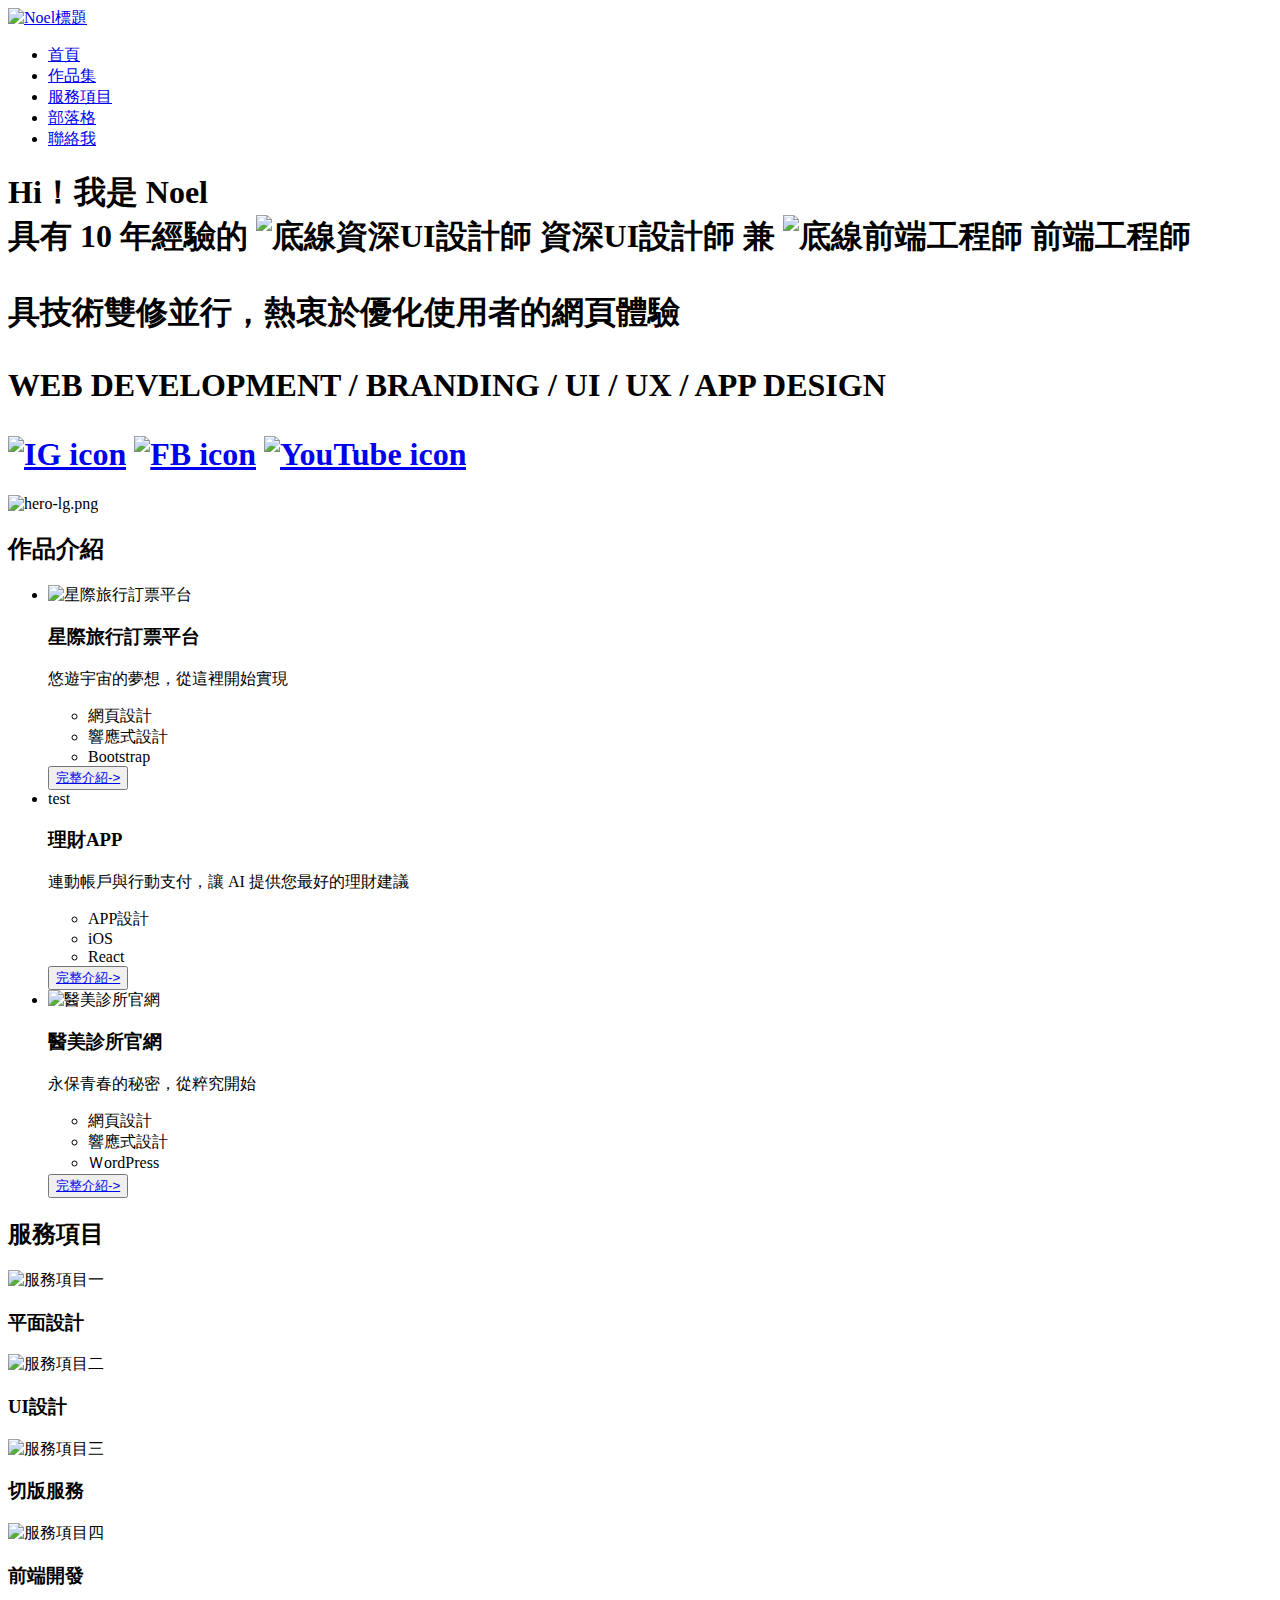
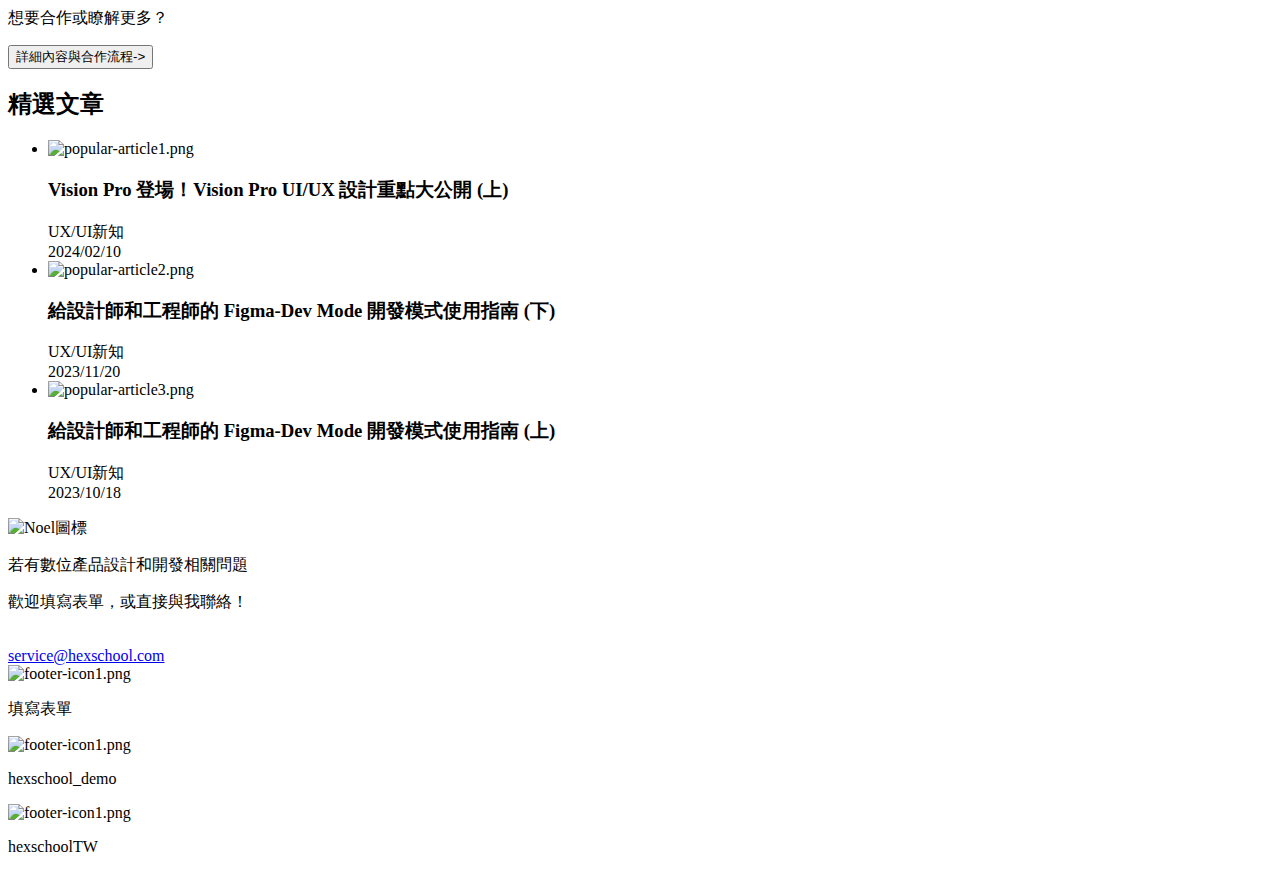
==== index.html @ aaf8f58e "Add files via upload" ====
<!DOCTYPE html>
<html lang="zh-Hant-TW">
<head>
    <meta charset="UTF-8">
    <meta name="viewport" content="width=device-width, user-scalable=no, initial-scale=1.0, maximum-scale=1.0, minimum-scale=1.0">
    <title>Noel</title>
    <link rel="stylesheet" href="css/index.css">
</head>
<body>
    <div class="header-container">
        <a href="index.html"><img class="logo-image" src="images/logo.png" alt="Noel標題"></a>
        <ul class="nav-lists">
            <li><a href="#">首頁</a></li>
            <li><a href="#">作品集</a></li>
            <li><a href="services.html">服務項目</a></li>
            <li><a href="#">部落格</a></li>
            <li><a href="#">聯絡我</a></li>
        </ul>
    </div>
    <div class="content-container">
      <div class="introduction">
        <div class="introduction-text">
          <h1>Hi！我是 Noel</ha>
          <div class="span-groups">
            <span>具有 10 年經驗的</span>
            <span class="img-underline">
              <img src="images/Vector.png" alt="底線資深UI設計師">
              <span class="career">資深UI設計師</span>
            </span>
            
            <span>兼</span>
            <span class="img-underline">
              <img src="images/Vector.png" alt="底線前端工程師">
              <span class="career">前端工程師</span>
            </span>
        </div>
          
          <p class="depiction">具技術雙修並行，熱衷於優化使用者的網頁體驗</p>
          <p class="web-skill">WEB DEVELOPMENT / BRANDING / UI / UX / APP DESIGN</p>

          <div class="social-media">
            <a href="#"><img src="images/icon1.png" alt="IG icon"></a>
            <a href="#"><img src="images/icon2.png" alt="FB icon"></a>
            <a href="#"><img src="images/icon3.png" alt="YouTube icon"></a>
          </div>
        </div>
        <div class="introduction-pic">
          <img src="images/hero-sm.png" alt="hero-lg.png">
        </div>
      </div>
      <div class="Portfolio">
        <div class="introduction-title-before"></div>       
        <h2>作品介紹</h2>
        <div class="introduction-title-after"></div>                 
      </div>
      <div class="Portfolio-images">
        <ul class="introduction-lists">
          <li class="list-one">
            <div class="li-one-container">
              <img class="list-one-image" src="images/homepage-work1.png" alt="星際旅行訂票平台">
              <div class="list-one-content">
                <div class="border">
                  <div class="list-header">
                    <h3>星際旅行訂票平台</h3>
                    <p>悠遊宇宙的夢想，從這裡開始實現</p>
                  </div>
                  <ul class="list-tags">
                    <li>網頁設計</li>
                    <li>響應式設計</li>
                    <li>Bootstrap</li>
                  </ul>
                </div>
                <button type="button" class="full-introduction">
                  <a href="#"><span>完整介紹-></span></a>
                </button>
              </div>
            </div>
          </li>
          <li class="list-two">
            <div class="space">test</div>
            <div class="li-two-container">
              <div class="list-two-content">
                <div class="border">
                  <div class="list-header">
                    <h3>理財APP</h3>
                    <p>連動帳戶與行動支付，讓 AI 提供您最好的理財建議</p>
                  </div>
                  <ul class="list-tags">
                    <li>APP設計</li>
                    <li>iOS</li>
                    <li>React</li>
                  </ul>
                </div>
                <button type="button" class="full-introduction">
                  <a href="#"><span>完整介紹-></span></a>          
                </button>
              </div>
            </div>
          </li>
          <li class="list-three">
            <div class="li-three-container">
              <img class="list-three-image" src="images/homepage-work3.png" alt="醫美診所官網">
              <div class="list-three-content">
                <div class="border">
                  <div class="list-header">
                    <h3>醫美診所官網</h3>
                    <p>永保青春的秘密，從粹究開始</p>
                  </div>
                  <ul class="list-tags">
                    <li>網頁設計</li>
                    <li>響應式設計</li>
                    <li>ＷordPress</li>
                  </ul>
                </div>
                <button type="button" class="full-introduction">
                  <a href="#"><span>完整介紹-></span></a>
                </button>
              </div>
</div>
          </li>
        </ul>
      </div>
      <div class="service-items">
          <div class="Portfolio">
            <div class="introduction-title-before"></div>       
            <h2>服務項目</h2>
            <div class="introduction-title-after"></div>                 
          </div>
          <div class="service-item-details">
            <div class="service-item-details-container">
              <img src="images/service-item1.png" alt="服務項目一">
              <h3>平面設計</h3>
              <div></div>
            </div>
            <div class="service-item-details-container">
              <img src="images/service-item2.png" alt="服務項目二">
              <h3>UI設計</h3>
              <div></div>
            </div><div class="service-item-details-container">
              <img src="images/service-item3.png" alt="服務項目三">
              <h3>切版服務</h3>
              <div></div>
            </div><div class="service-item-details-container">
              <img src="images/service-item4.png" alt="服務項目四">
              <h3>前端開發</h3>
              <div></div>
            </div>
          </div>
          <div class="more-info">
            <p>想要合作或瞭解更多？</p>
            <button type="button" class="details-and-corparations">
              <span>詳細內容與合作流程-></span>
            </button>
          </div>
        <div class="articles">
          <div class="Portfolio">
            <div class="introduction-title-before"></div>       
            <h2>精選文章</h2>
            <div class="introduction-title-after"></div>                 
          </div>
          <div class="article-items">
            <ul class="article-items-ul">
              <li>
                <div class="container">
                  <img src="images/popular-article1.png" alt="popular-article1.png">
                  <h3 class="article-title">Vision Pro 登場！Vision Pro UI/UX 設計重點大公開 (上)</h3>
                  <div class="tags">
                    <div class="tag-content">UX/UI新知</div>
                    <div class="date">2024/02/10</div>
                  </div>
                </div>
              </li>
              <li>
                <div class="container">
                  <img src="images/popular-article2.png" alt="popular-article2.png">
                  <h3 class="article-title">給設計師和工程師的 Figma-Dev Mode 開發模式使用指南 (下)</h3>
                  <div class="tags">
                    <div class="tag-content">UX/UI新知</div>
                    <div class="date">2023/11/20</div>
                  </div>
                </div>
              </li>
              <li>
                <div class="container">
                  <img src="images/popular-article3.png" alt="popular-article3.png">
                  <h3 class="article-title">給設計師和工程師的 Figma-Dev Mode 開發模式使用指南 (上)</h3>
                  <div class="tags">
                    <div class="tag-content">UX/UI新知</div>
                    <div class="date">2023/10/18</div>
                  </div>
                </div>
              </li>
              
            </ul>
            <div class="dot-container">
              <div class="dot-black"></div>
              <div class="dot-gray"></div>
              <div class="dot-gray"></div>
              <div class="dot-gray"></div>
              <div class="dot-gray"></div>
            </div>
          </div>
        </div>
      
        </div>
    </div>
    <div class="footer-container">
      <div class="left">
        <img src="images/footer-logo.png" alt="Noel圖標">
        <p>若有數位產品設計和開發相關問題</p>
        <p>歡迎填寫表單，或直接與我聯絡！</p>
        <br>
        <a class="email-link" href="#">service@hexschool.com</a>
      </div>
      <div class="right">
        <div class="marks1">
          <img src="images/footer-icon1.png" alt="footer-icon1.png">
          <p>填寫表單</p>
        </div>
        <div class="marks2">
          <img src="images/footer-icon2.png" alt="footer-icon1.png">
          <p>hexschool_demo</p>
        </div>
        <div class="marks3">
          <img src="images/footer-icon3.png" alt="footer-icon1.png">
          <p>hexschoolTW</p>
        </div>
      </div>
    </div>
</body>
</html>
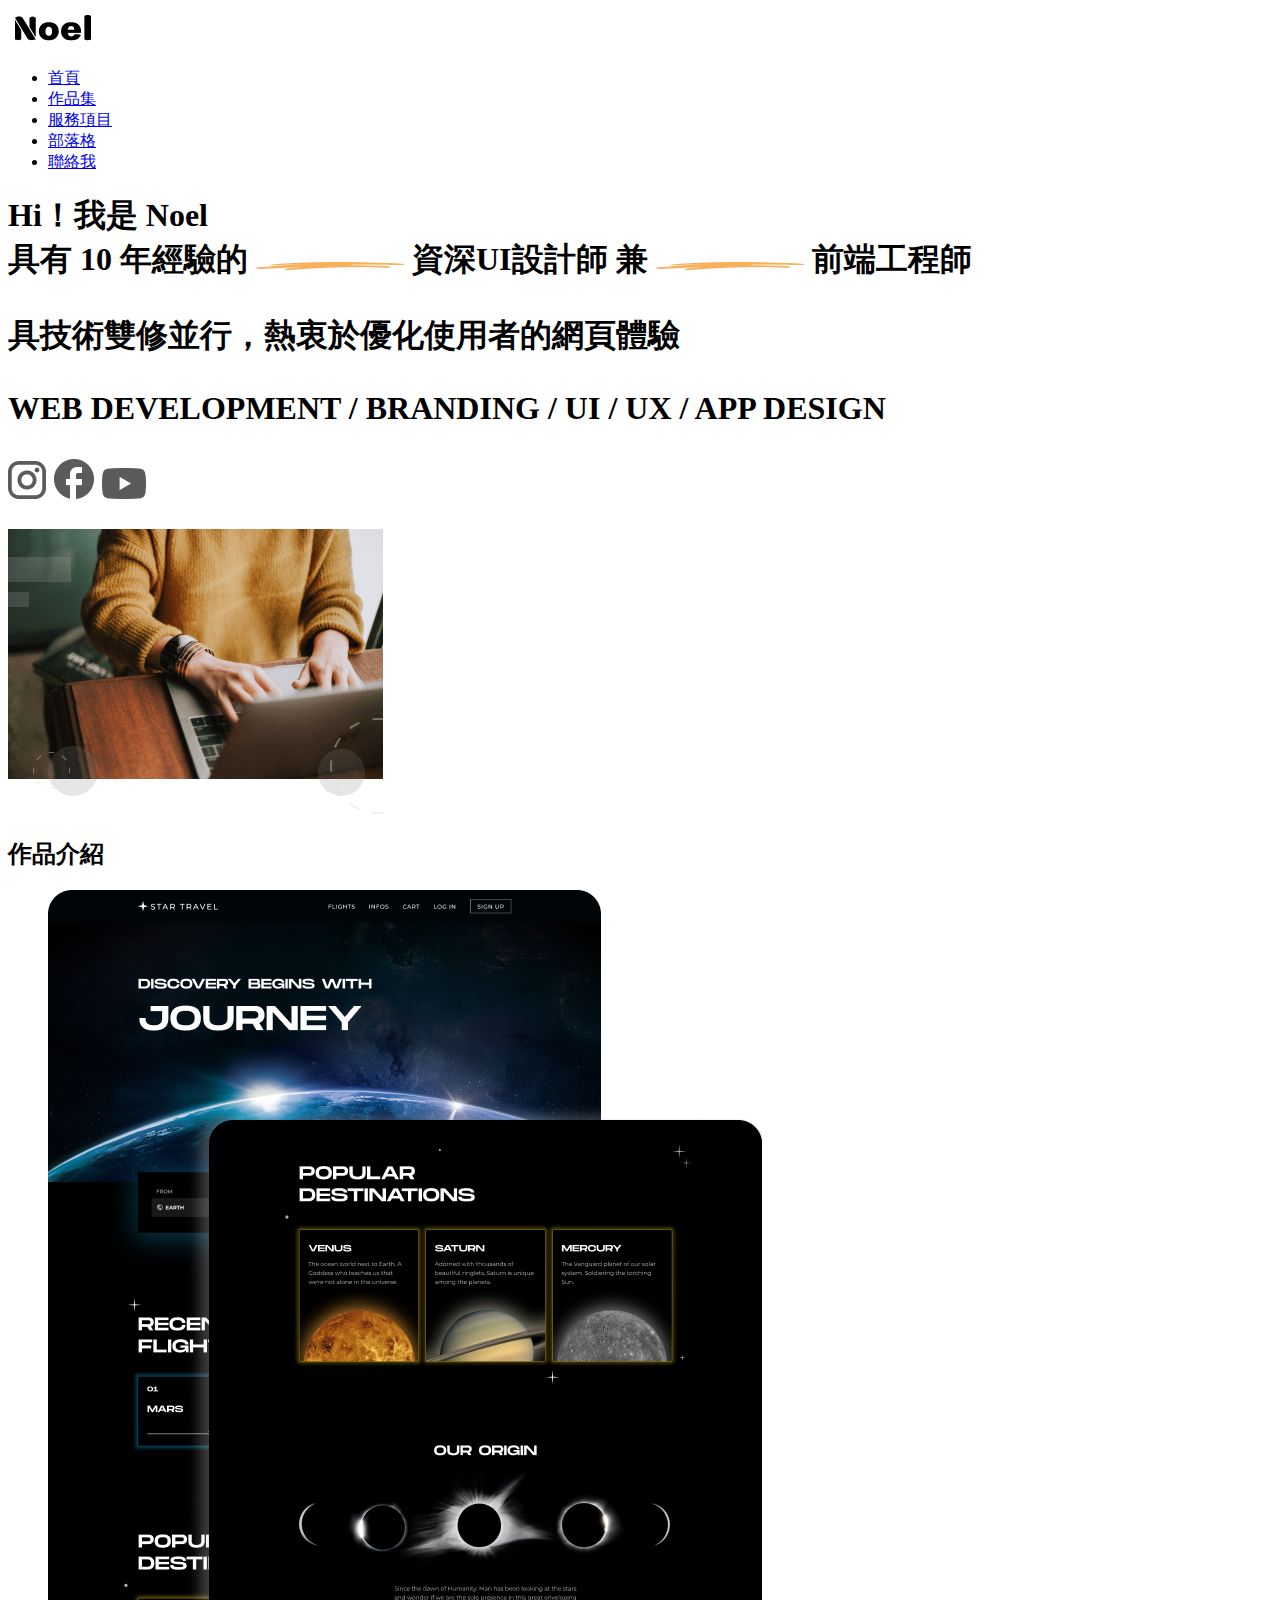
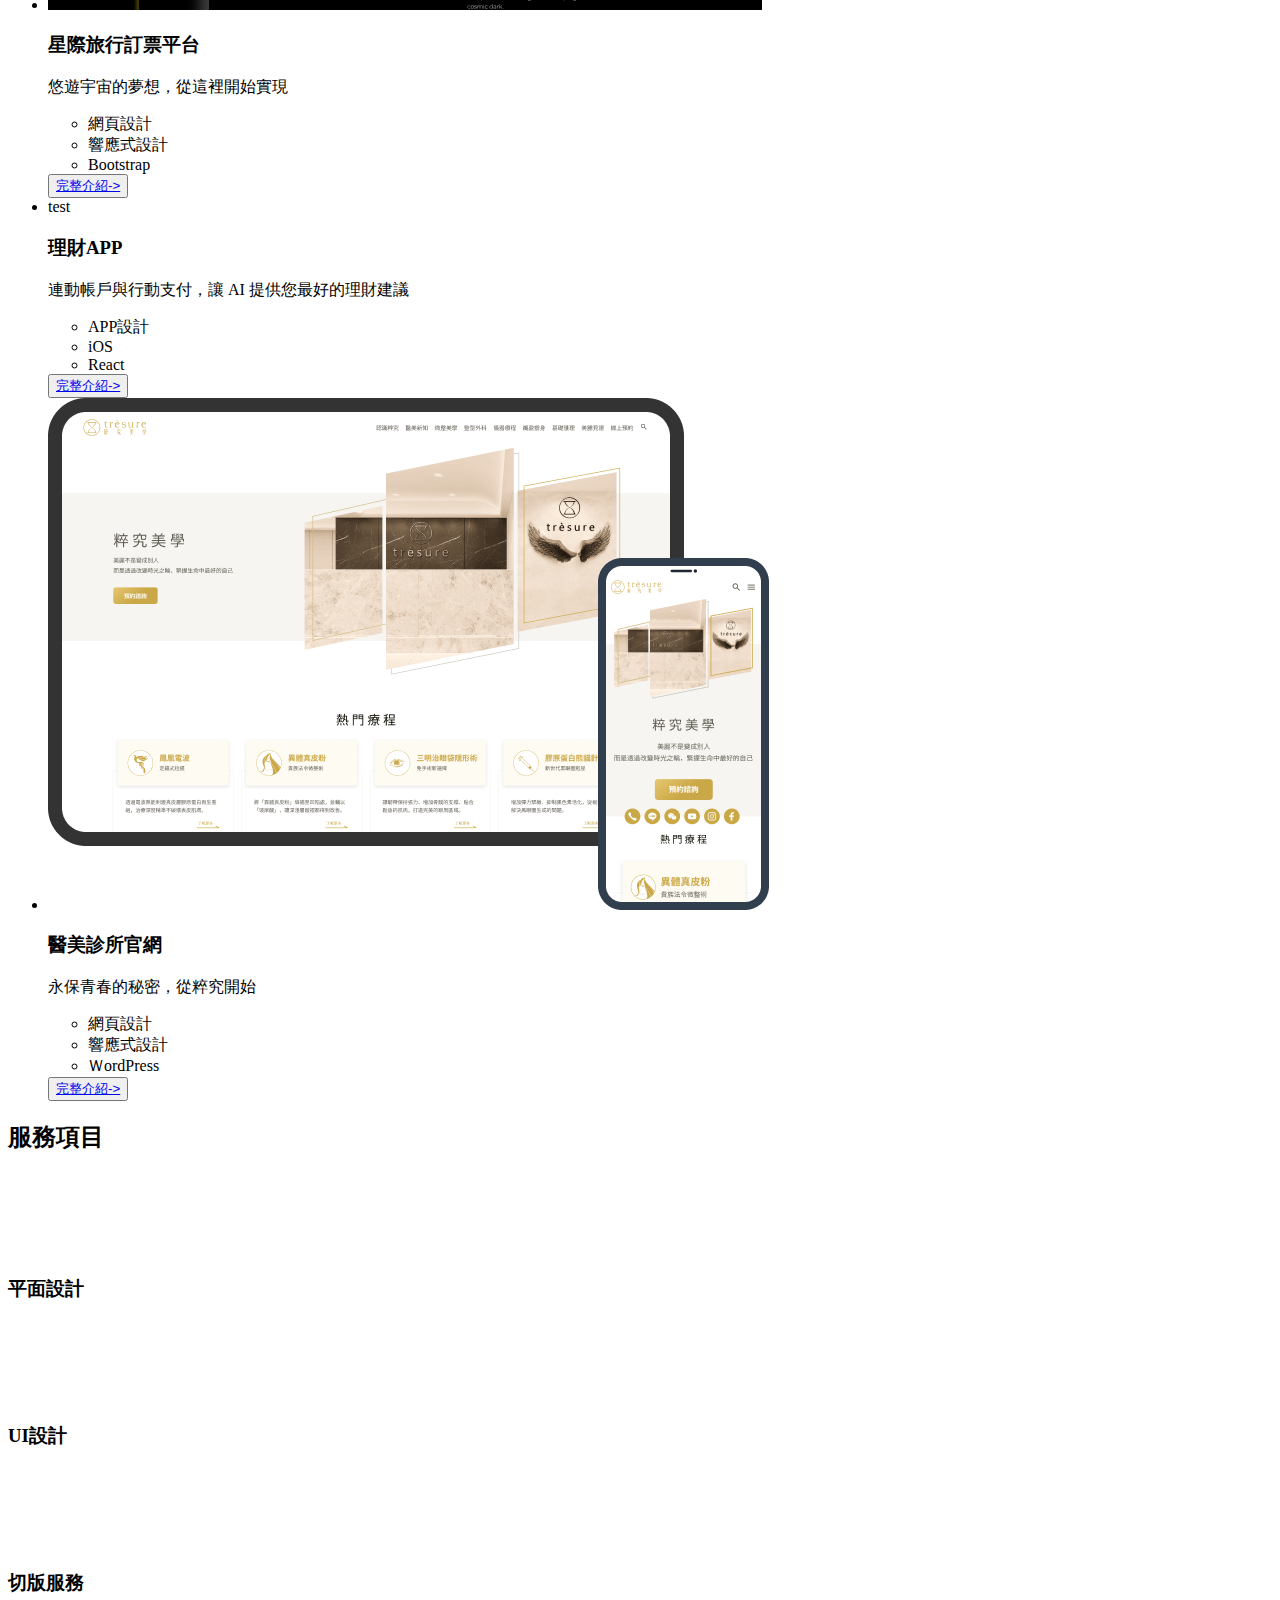
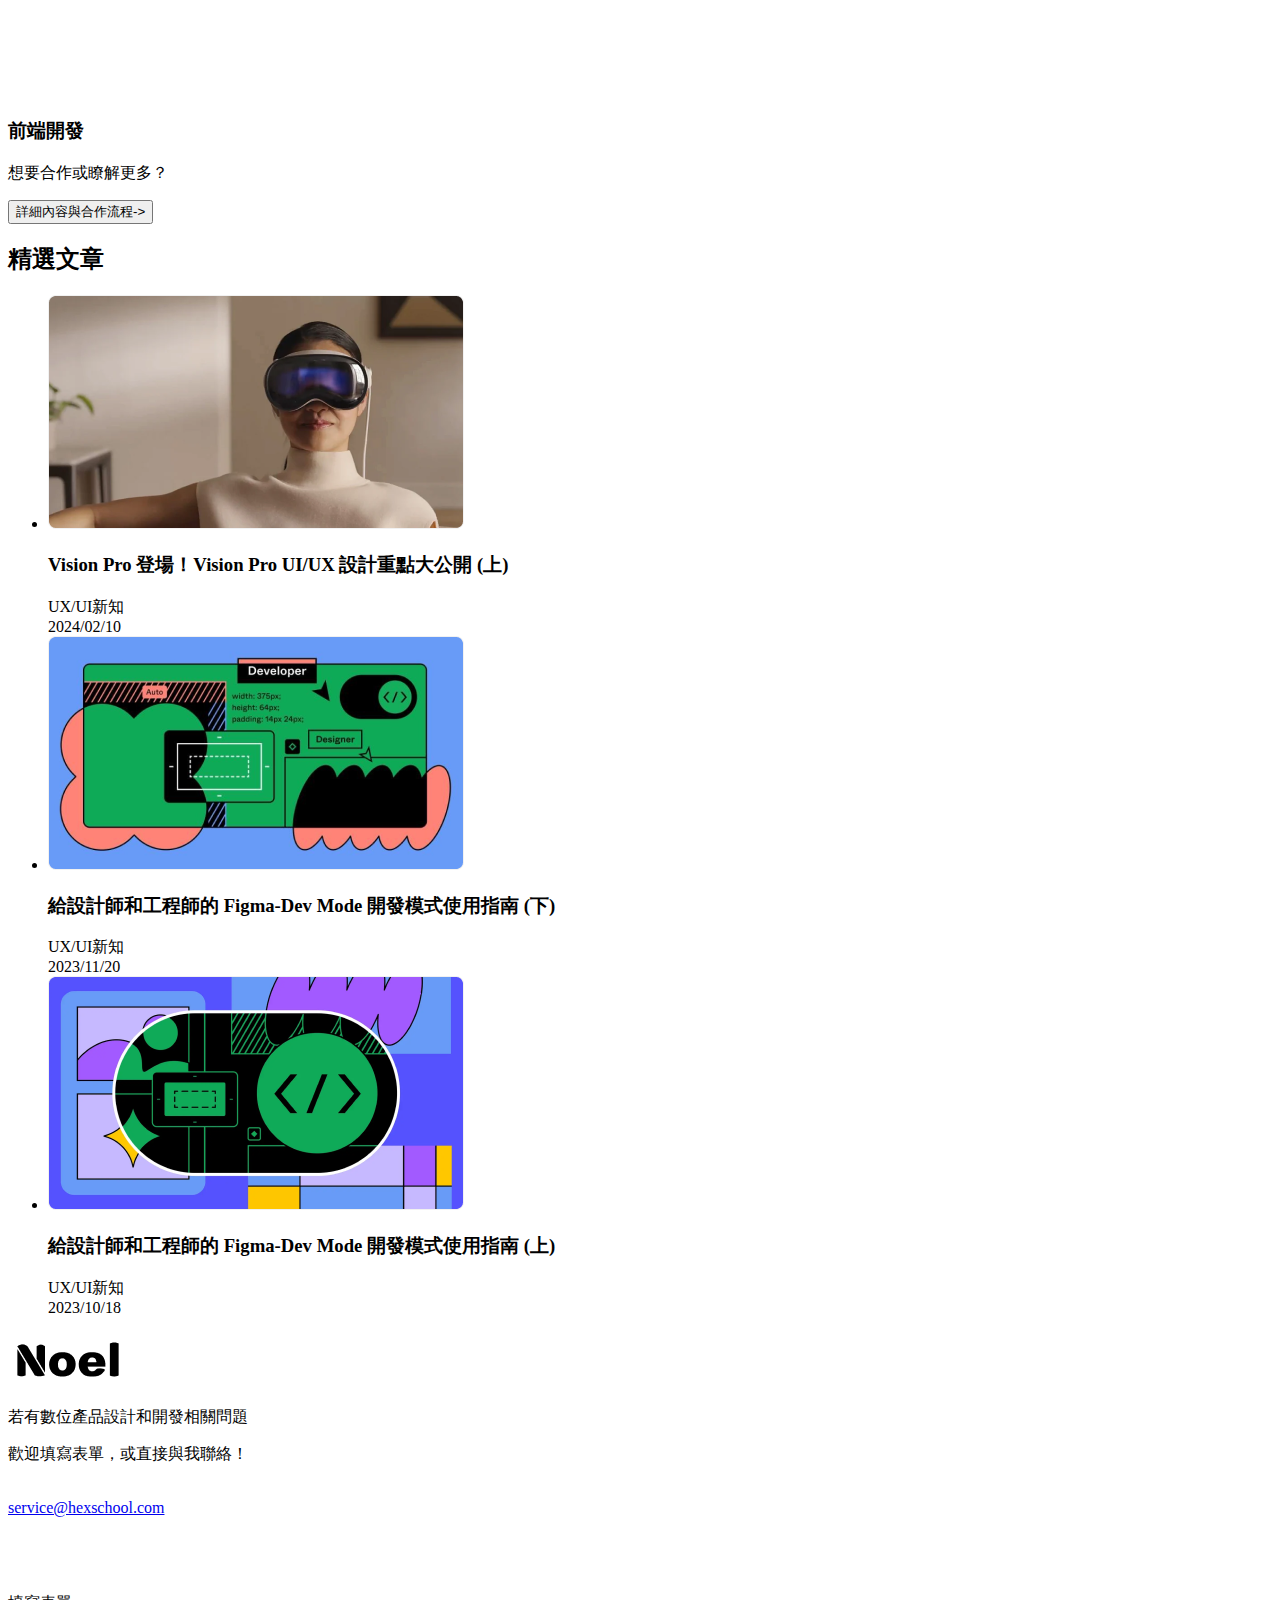
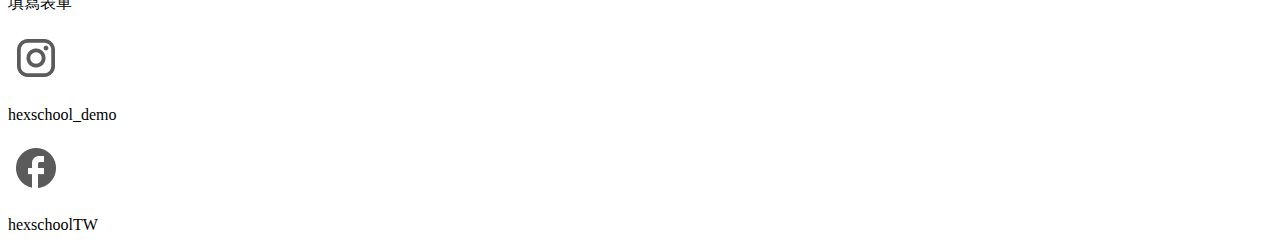
==== commit 40180b58: "Add files via upload" ====
--- a/index.html
+++ b/index.html
@@ -11,8 +11,8 @@
         <a href="index.html"><img class="logo-image" src="images/logo.png" alt="Noel標題"></a>
         <ul class="nav-lists">
             <li><a href="#">首頁</a></li>
-            <li><a href="#">作品集</a></li>
-            <li><a href="services.html">服務項目</a></li>
+            <li><a href="portfolio.html">作品集</a></li>
+            <li><a href="#">服務項目</a></li>
             <li><a href="#">部落格</a></li>
             <li><a href="#">聯絡我</a></li>
         </ul>
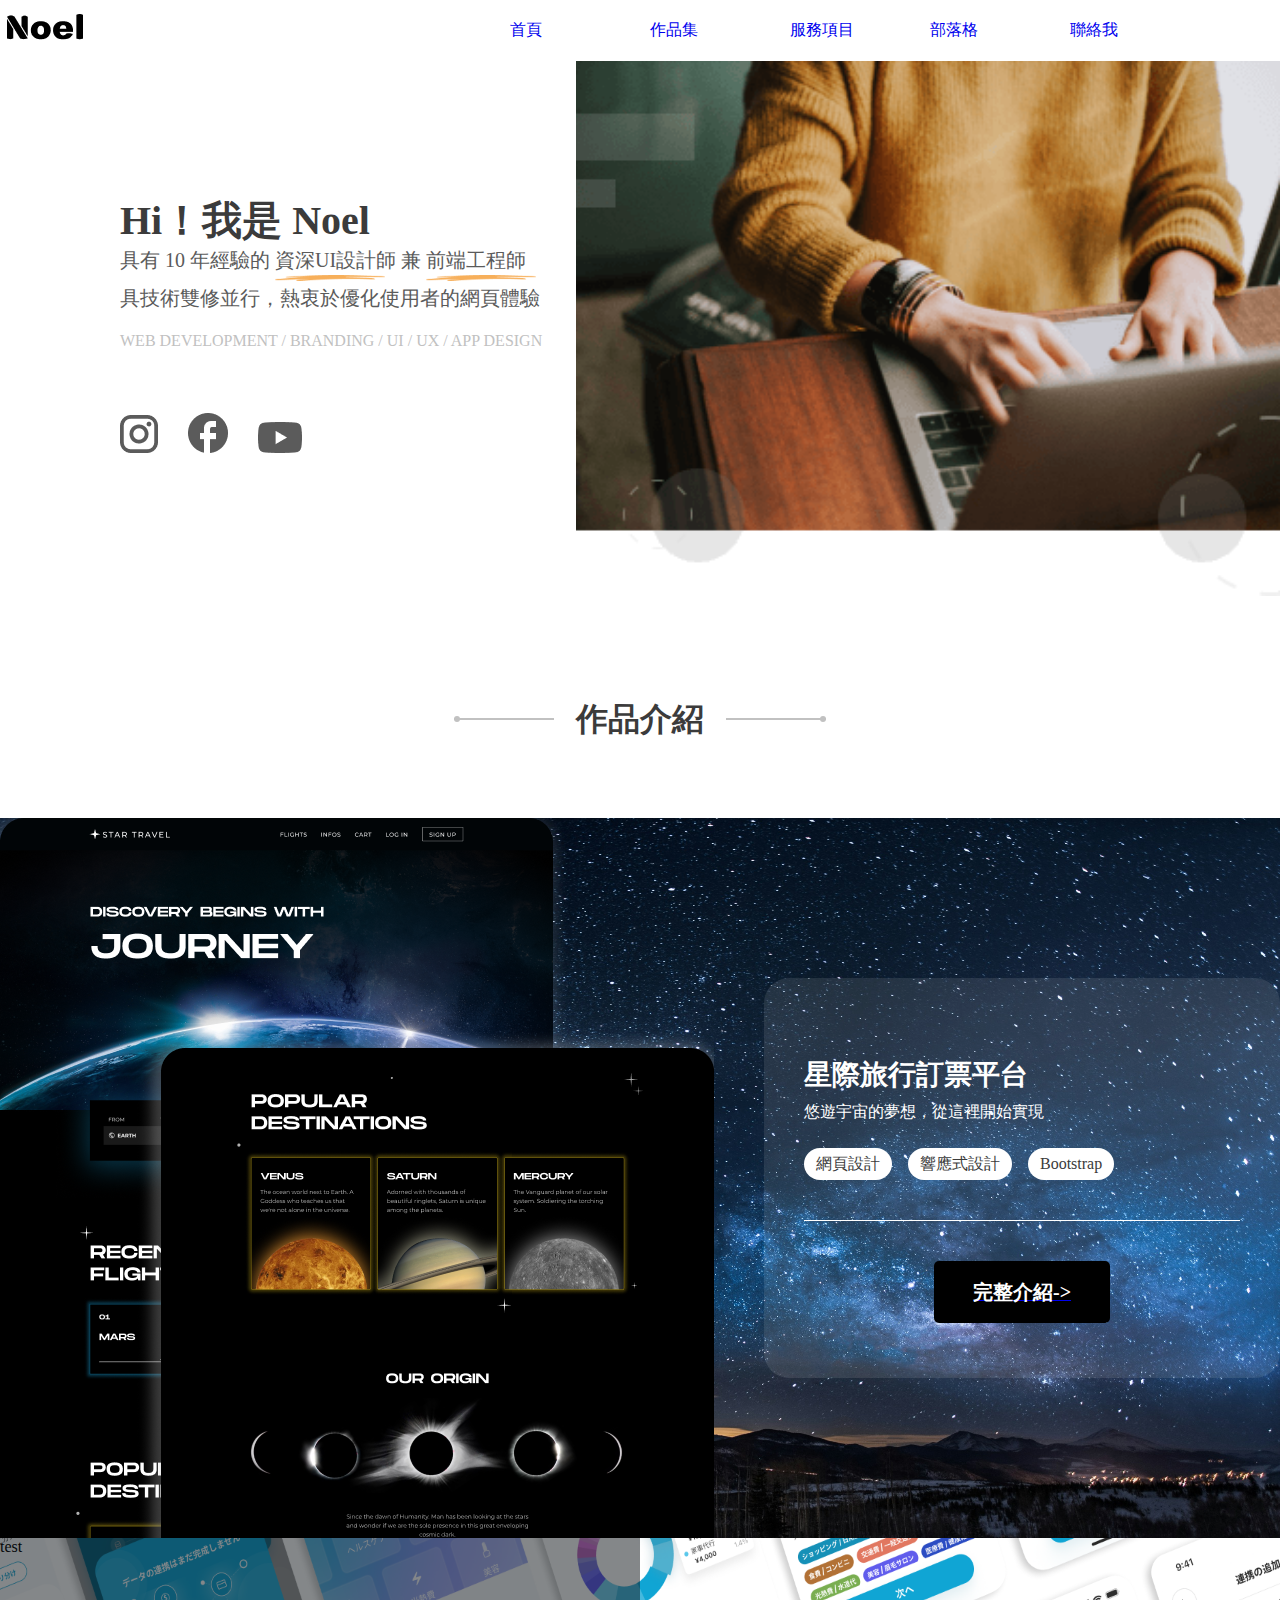
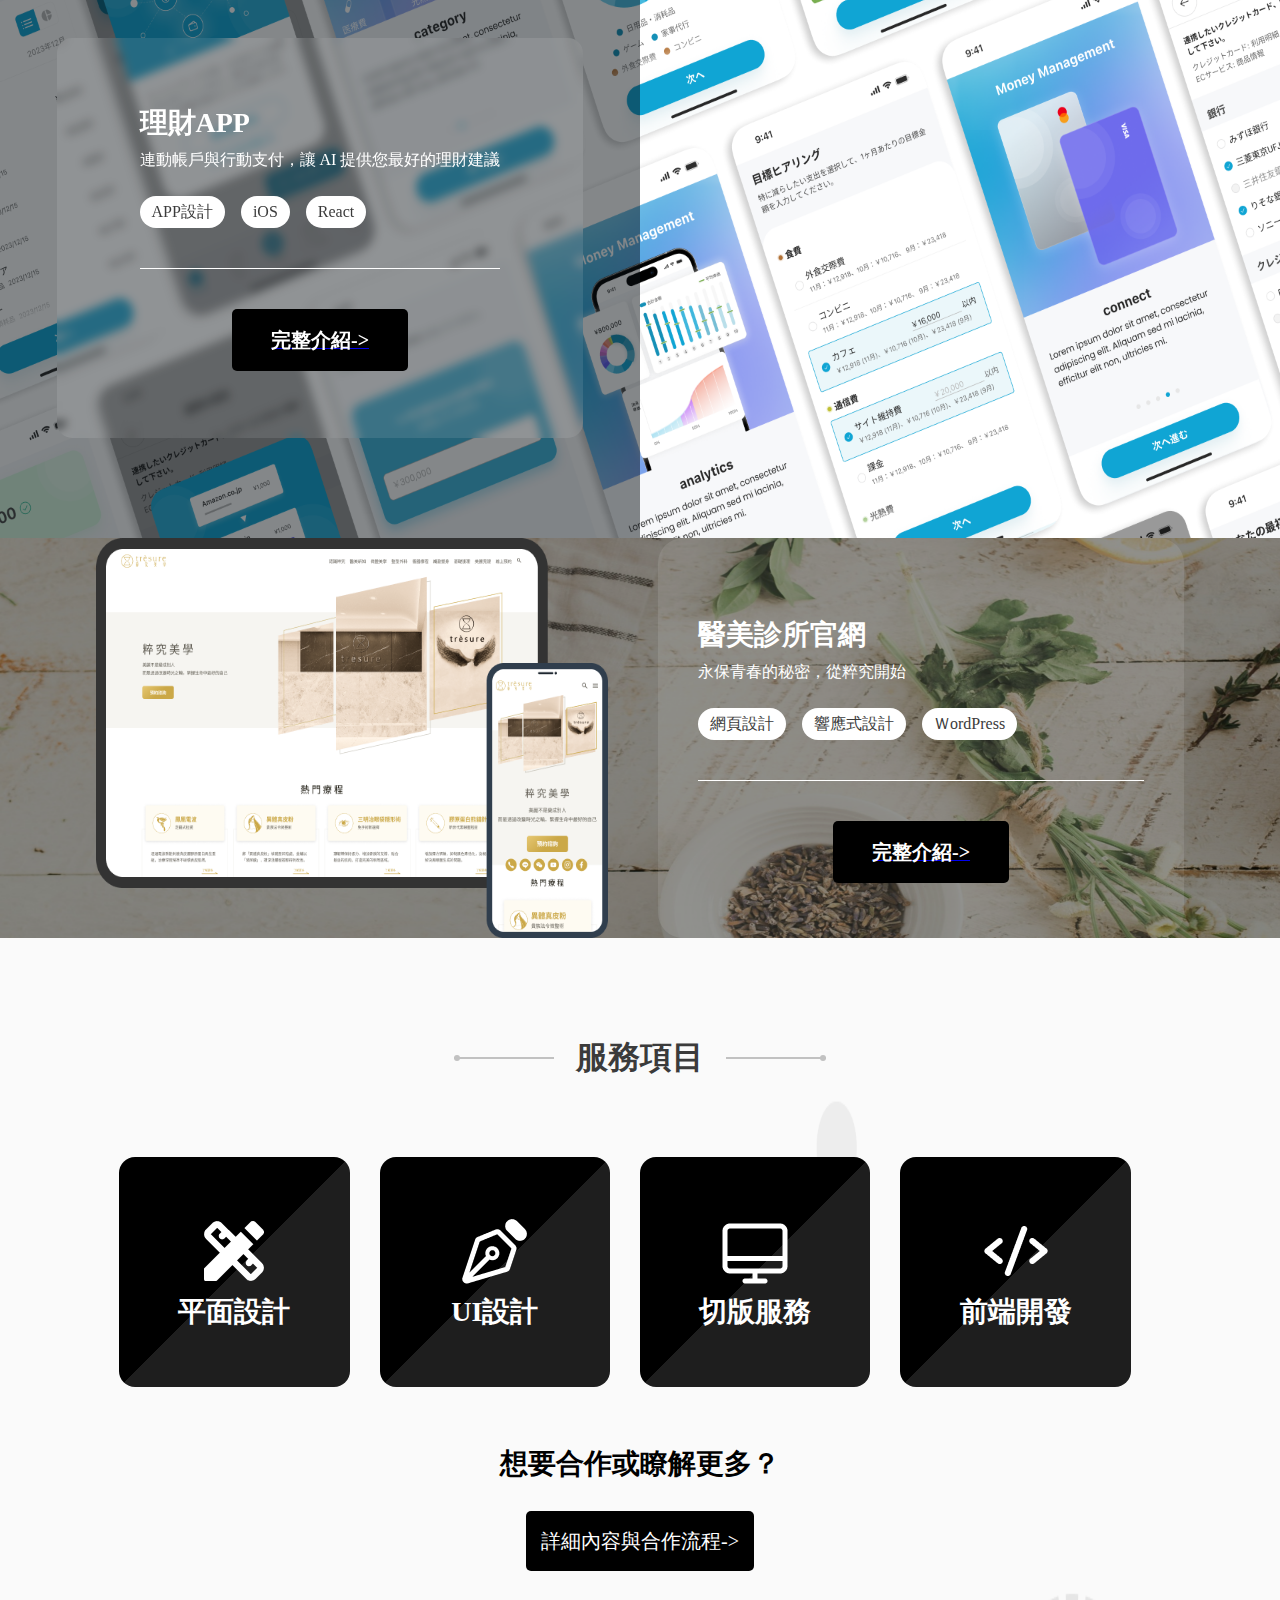
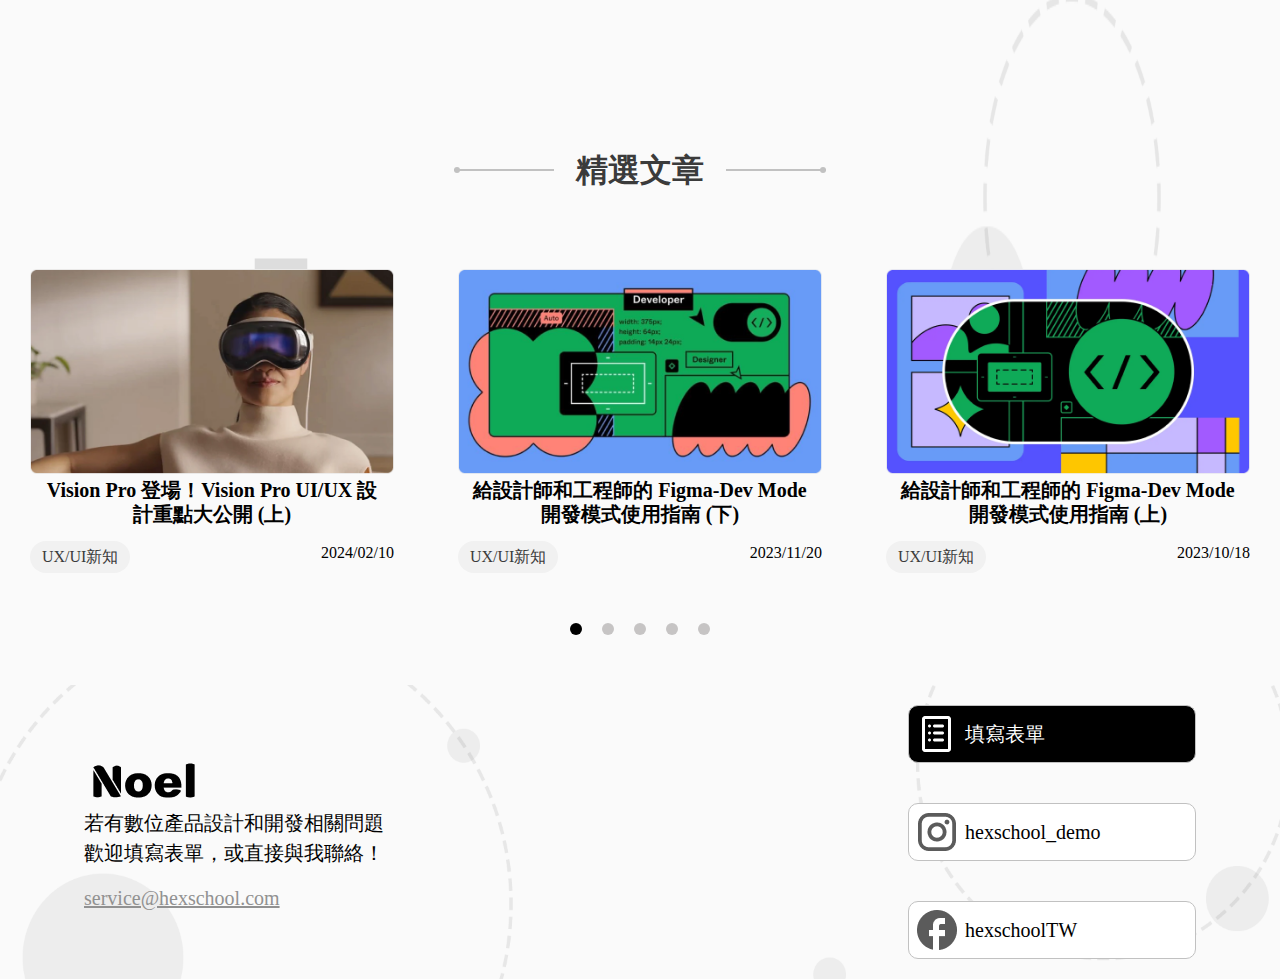
==== commit ce0f87a4: "Add files via upload" ====
--- a/index.html
+++ b/index.html
@@ -7,6 +7,7 @@
     <link rel="stylesheet" href="css/index.css">
 </head>
 <body>
+  <!--
     <div class="header-container">
         <a href="index.html"><img class="logo-image" src="images/logo.png" alt="Noel標題"></a>
         <ul class="nav-lists">
@@ -17,6 +18,23 @@
             <li><a href="#">聯絡我</a></li>
         </ul>
     </div>
+    -->
+    <input type="checkbox" name="" id="menu_control">
+    <div class="header">
+        <h1 class="logo"><a href="#"><img src="images/logo.png"></a></h1>
+        <label for="menu_control" class="menu_btn">
+            <span>選單</span>
+        </label>
+        <nav>
+            <a href="index.html">首頁</a>
+            <a href="portfolio.html">作品集</a>
+            <a href="#">服務項目</a>
+            <a href="#">部落格</a>
+            <a href="#">聯絡我</a>
+        </nav>
+    </div>
+
+
     <div class="content-container">
       <div class="introduction">
         <div class="introduction-text">
--- a/css/index.css
+++ b/css/index.css
@@ -0,0 +1,806 @@
+*, *::before, *::after {
+    box-sizing: border-box;
+    margin: 0;
+    padding: 0;
+}
+.navbar-collapse{
+    justify-content: space-around;
+}
+.nav-item{
+    margin-left: 20px;
+    margin-right: 20px;
+}
+.bg-body-tertiary {
+    --bs-bg-opacity: 0;
+}
+.menu_btn{
+    display: none;
+}
+.header{
+    display: flex;
+    justify-content: start;
+    align-items: center;
+}
+nav{
+    position: relative;
+    Left: 400px;
+    display:flex;
+    width: auto;
+    height: auto;
+    top: 0;
+    background-color: transparent;
+}
+nav a{
+    border-bottom: none;
+    display: block;
+    width: 100px;
+    border-style: none;
+    text-decoration: none;
+    margin: 20px 20px;
+}
+#menu_control{
+    position: absolute;
+    opacity: 0;
+}
+/*
+.header-container {
+    height: 96px;
+    position: relative;
+    width: 100%;
+    max-width: 1296px;
+    margin: 0 auto;
+    border-bottom: #f0ebeb;
+    border-bottom-style: solid ;
+    border-width: 1px;
+}
+.header-container .logo-image {
+    position: absolute;
+    top: 50%;
+    transform: translateY(-50%);
+}
+.header-container .nav-lists {
+    display: flex;
+    flex-wrap: wrap;
+    justify-content: center;
+    padding: 32px 0;
+    text-align: center;
+    list-style-type: none;
+    font-family: Noto Sans;
+    font-weight: 600;
+    font-size: 16px;
+    line-height: 24px;
+}
+.header-container .nav-lists li {
+    padding: 4px 8px;
+    margin: 0 20px;
+    font-family: "Noto Sans";
+    font-weight: 400;
+    font-size: 16px;
+    line-height: 24px;
+}
+.header-container .nav-lists li:hover {
+    font-weight: 600;
+}
+
+a{
+    text-decoration: none;
+}
+*/
+.introduction{
+    display: flex;
+    justify-content: space-between;
+    align-items: center;
+}
+
+.introduction-text{  
+    width: 430px;
+    height: 296px;
+    display: flex;
+    flex-direction: column;
+    justify-content: center;
+    align-items: start;
+    margin-left: 120px;
+}
+.introduction-text h1{
+    font-size: 40px;
+    font-weight: 600;
+    line-height: 48px;
+    font-family: Noto Sans;
+    color: #3B3B3B;
+}
+
+
+.introduction-pic{
+    width: 55%;
+}
+
+.introduction-pic img{
+    width: 100%;
+}
+.introduction-text span{
+    font-size: 20px;
+    font-family: "Noto Sans";
+}
+.img-underline img{
+    position: absolute;
+    z-index: 5;
+    width:110px;
+    padding-top: 30px;
+}
+.career{
+    
+    position: relative;
+    z-index:10;
+    width: 100%;
+}
+.depiction {
+    font-family: "Noto Sans";
+    font-size: 20px;
+    font-weight: 400;
+    line-height: 30px;
+    color: #5B5B5B;
+    margin-bottom: 16px;
+  }
+.web-skill {
+    font-family: "Noto Sans";
+    font-size: 16px;
+    font-weight: 400;
+    line-height: 24px;
+    color: #C1C1C1;
+    margin-bottom: 60px;
+  }
+
+  .social-media img{
+    margin-right: 20px;
+  }
+
+  .span-groups {
+    height: 30px;
+    margin-bottom: 8px;
+    font-family: "Noto Sans";
+    font-size: 20px;
+    font-weight: 400;
+    line-height: 30px;
+    color: #5B5B5B;
+  }
+
+
+.introduction-title-before, .introduction-title-after {
+  width: 100px;
+  position: relative;
+}
+
+.introduction-title-after::before {
+    content: "";
+    display: block;
+    width: 6px;
+    height: 6px;
+    background-color: #c1c1c1;
+    border-radius: 50%;
+    position: absolute;
+    top: 50%;
+    right: 0;
+    transform: translateY(-50%);
+}
+.introduction-title-after::after {
+    content: "";
+    display: block;
+    width: 100%;
+    position: absolute;
+    top: 50%;
+    left: 0;
+    transform: translateY(-50%);
+    border: 1px solid #c1c1c1;
+}
+.introduction-title-before::before {
+    content: "";
+    display: block;
+    width: 6px;
+    height: 6px;
+    background-color: #c1c1c1;
+    border-radius: 50%;
+    position: absolute;
+    left: 0;
+    top: 50%;
+    transform: translateY(-50%);
+}
+.introduction-title-before::after {
+    content: "";
+    display: block;
+    width: 100%;
+    position: absolute;
+    right: 0;
+    top: 50%;
+    transform: translateY(-50%);
+    border: 1px solid #c1c1c1;
+}
+.Portfolio{
+    width: 372px;
+    display: flex;
+    justify-content: space-between;
+    align-items: center;
+    margin: 0 auto 80px;
+    color: #3b3b3b;
+    padding-top: 100px;
+}
+.Portfolio h2{
+    font-size: 32px;
+    font-family: Noto Sans;
+    font-weight: 600;
+    line-height: 38.4px;
+    letter-spacing: 12%;
+}
+.list-one{
+    background-image: url(../images/introduction1.jpg);
+    position: relative;
+    background-repeat: no-repeat;
+    background-size: 100% 100%;
+}
+.li-one-container{
+    
+    display: flex;
+    justify-content: center;
+   
+}
+.list-one-image{
+
+    width: 714px;
+    height: 720px;
+    
+    margin-right: 50px;
+    
+}
+.list-one-content {
+    align-self: center;
+    display: flex;
+    flex-direction: column;
+    width: 526px;
+    height: 400px;
+    padding: 80px 40px 56px;
+    border-radius: 25px 25px 25px 25px;
+    background-color: rgba(255, 255, 255, 0.1);
+    
+}
+.list-header{
+    font-family: "Noto Sans";
+    color: #ffffff;
+    margin-bottom: 24px;
+}
+.list-header h3{
+    font-family: Noto Sans;
+    font-size: 28px;
+    font-weight: 700;
+    line-height: 33.6px;
+    margin-bottom: 8px;
+}
+.list-header p{
+    font-family: Noto Sans;
+    font-size: 16px;
+    font-weight: 400;
+    line-height: 24px;
+}
+.border{
+    border-bottom-style:solid;
+    border-color:white;
+    margin-bottom: 40px;
+    border-width: 1px;
+}
+.list-tags{
+    display: flex;
+    justify-content: flex-start;
+    list-style-type: none;
+    margin-bottom: 40px;
+    
+}
+.list-tags li{
+    font-family: "Noto Sans";
+    font-size: 16px;
+    font-weight: 400;
+    line-height: 24px;
+    background-color: #ffffff;
+    color: #3B3B3B;
+    padding: 4px 12px;
+    margin-right: 16px;
+    border-radius: 16px;
+}
+
+.full-introduction{
+    display: inline-block;
+    width: 176px;
+    padding: 16px 0;
+    margin: 0 auto;
+    background-color: #000;
+    border-radius: 5px;
+    border: none;
+}
+.full-introduction span{
+    font-family: "Noto Sans";
+    color: #ffffff;
+    font-size: 20px;
+    font-weight: 700;
+    line-height: 30px;  
+    margin-bottom: 24px;
+}
+.list-two{
+    background-image: url(../images/introduction2.png);
+    position: relative;
+    display: flex;
+    justify-content: left;
+    background-repeat: no-repeat;
+    background-size: 100% 100%;
+}
+.space{
+    width: 0%;
+}
+.li-two-container{
+    background-color: #0A101380;
+    height: 600px;    
+    width:50%;
+    display: flex;
+    justify-content: center;
+    align-items: center;
+}
+.list-two-content{
+    background: rgba(255, 255, 255, 0.1);
+    backdrop-filter: blur(5px);
+    width: 526px;
+    height: 400px;
+    border-radius: 15px; 
+    padding:20px;
+    display: flex;
+    flex-direction: column;
+    align-items: center;
+    justify-content: center;
+}
+.list-three{
+    background-image: url(../images/introduction3.png);
+    position: relative;    
+    background-repeat: no-repeat;
+    background-size: 100% 100%;
+}
+.li-three-container{
+    display: flex;
+    justify-content: center;
+}
+
+.list-three-image{
+    width:40%;
+    margin-right: 50px;
+    
+}
+.list-three-content {
+    align-self: center;
+    display: flex;
+    flex-direction: column;
+    width: 526px;
+    height: 400px;
+    padding: 80px 40px 56px;
+    border-radius: 25px 25px 25px 25px;
+    background-color: rgba(255, 255, 255, 0.1);
+    
+}
+.service-items{
+    background-image: url(../images/homepage-services-bg.png);
+    position: relative;    
+    background-repeat: no-repeat;
+    background-size: 100% 100%;
+    display: flex;
+    flex-direction: column;
+    justify-content: center;
+    text-align: center;
+
+}
+.service-item-details{
+    display: flex;
+    justify-content: center;
+    position: relative;
+    z-index: 2;
+    margin-bottom: 60px;
+    list-style-type: none;
+}
+.service-item-details-container{
+    display: flex;
+    flex-direction: column;
+    align-items: center;
+    justify-content: center;
+    width: 18%;
+    aspect-ratio: 1 / 1;
+    border-radius: 16px;
+    background: linear-gradient(315deg, #1E1E1E 0%, #1E1E1E 49.97%, #000000 50%);
+    margin-right: 30px;
+}
+
+.service-item-details-container h3{
+    color: white;
+    font-size: 28px;
+    font-weight: 700;
+    line-height: 42px;
+}
+
+.details-and-corparations{
+    display: inline-block;  
+    padding: 15px;
+    margin-bottom: 80px;
+    background-color: #000;
+    border-radius: 5px;
+    border: none;
+    color:white;
+    font-size: 20px;
+    line-height: 30px;
+    font-weight: 600px;
+    font-family: Noto Sans;
+}
+.more-info p{
+    font-size: 28px;
+    margin-bottom: 30px;
+    font-weight: 600;
+    line-height: 33.6px;
+}
+.article-items{
+    margin-bottom: 50px;
+}
+
+.article-items-ul{
+    display: flex;
+    width:100%;
+    justify-content:space-between;
+    margin-bottom: 50px;
+}
+.article-items-ul li{
+    text-decoration: none;
+    display: block;
+    margin-left: 20px;
+    margin-right: 20px;
+    padding-left: 10px;
+    padding-right: 10px;
+    width:30%;
+}
+.article-items-ul li h3{
+    margin-bottom: 15px;
+}
+
+.container .tags{
+    display: flex;
+    justify-content: space-between;
+}
+
+.tag-content {
+    font-family: "Noto Sans";
+    font-size: 16px;
+    font-weight: 400;
+    line-height: 24px;
+    background-color: #F1F1F1;
+    color: #3b3b3b;
+    padding: 4px 12px;
+    margin-right: 16px;
+    border-radius: 16px;
+}
+.date{
+    font-family: Noto Sans;
+    font-size: 16px;
+    font-weight: 400;
+    line-height: 24px;
+}
+
+.article-title{
+    padding-left: 10px;
+    padding-right: 10px;
+    font-family: Noto Sans;
+    font-weight: 700;
+    font-size: 20px;
+    line-height: 24px;
+}
+
+.container img{
+    width: 100%;
+}
+.dot-container{
+    display: flex;
+    justify-content: center;
+}
+.dot-gray{
+    width: 12px;
+    height: 12px;
+    border-radius: 50% ;
+    background-color: #c6c4c4;
+    margin-right: 10px;
+    margin-left: 10px;
+}
+.dot-black{
+    width: 12px;
+    height: 12px;
+    border-radius: 50% ;
+    background-color: #000;
+    margin-right: 10px;
+    margin-left: 10px;
+}
+
+.footer-container{
+    display: flex;
+    justify-content: center;
+    width: 100%;
+    background-image: url('../images/footer-bg-lg.png');
+    background-size: 100% 100%;
+}
+.left{
+    
+    width: 45%;
+    padding-left: 20px;
+    display: flex;
+    flex-direction: column;
+    align-items: start;
+    justify-content: center;
+}
+.left p{
+    font-size: 20px;
+    font-family: Noto Sans;
+    font-weight: 400;
+    font-size: 20px;
+    line-height: 30px;
+}
+.email-link{
+    font-family: Noto Sans;
+    font-weight: 400;
+    font-size: 20px;
+    line-height: 24px;
+    color: #919191;
+}
+.right{
+    
+    width: 45%;
+    display: flex;
+    flex-direction: column;
+    justify-content: center;
+    align-items: end;
+}
+.marks1{
+    display: flex;
+    justify-content: left;
+    align-items: center;
+    width: 50%;
+    border-radius: 10px;
+    color: white;
+    background-color: black;
+    border: 1px solid #c1c1c1;
+    margin: 20px 20px;
+    font-family: Noto Sans;
+    font-weight: 700px;
+    font-size: 20px;
+    line-height: 30px;
+}
+.marks2{
+    display: flex;
+    justify-content: left;
+    align-items: center;
+    width: 50%;
+    border-radius: 10px;
+    color: black;
+    background-color: white;
+    border: 1px solid #c1c1c1;
+    margin: 20px 20px;
+    font-family: Noto Sans;
+    font-weight: 700px;
+    font-size: 20px;
+    line-height: 30px;
+}
+.marks3{
+    display: flex;
+    justify-content: left;
+    align-items: center;
+    width: 50%;
+    border-radius: 10px;
+    color: black;
+    background-color: white;
+    border: 1px solid #c1c1c1;
+    margin: 20px 20px;
+    font-family: Noto Sans;
+    font-weight: 700px;
+    font-size: 20px;
+    line-height: 30px;
+}
+/* Extra large devices */
+@media (min-width: 1200px) { 
+
+ }
+
+/* desktops */
+@media (max-width: 992px) {
+
+ }
+
+/* tablets */
+@media (max-width: 768px) {
+
+}
+
+/* phones */
+@media (max-width: 576px) { 
+    .header{
+        height: 50px;
+        background-color: #ccc;
+    }
+    .logo{
+        width: 60px;
+        height: 40px;
+    }
+    .logo img{
+        vertical-align: middle;
+    }
+    #menu_control{
+        position:absolute;
+        z-index: -1;
+    }
+    .menu_btn{
+        width: 40px;
+        height: 40px;
+        background-color: #000;
+        display: block;
+        position: absolute;
+        top: 5px;
+        right: 10px;
+    }
+    .menu_btn span{
+        opacity: 0;
+        display: block;
+        width: 1px;
+        height: 1px;
+        overflow: hidden;
+    }
+    .menu_btn::before{
+        content: '';
+        position: absolute;
+        height: 2px;
+        left: 2px;
+        width: 36px;
+        background-color: #aaa;
+        top: 0;
+        bottom: 0;
+        margin: auto;
+        box-shadow: 0px 8px 0px #aaa,
+                    0px -8px 0px #aaa;
+    }
+    nav{
+        width: 100%;
+        height: calc(100vh-50px);
+        position: absolute;
+        top: 50px;
+        left: -100%;
+        transition: .5s;
+        display: flex;
+        flex-wrap: wrap;
+        justify-content: center;
+    }
+    nav a{
+        display: block;
+        text-decoration: none;
+        color: black;
+        padding: 10px 20px;
+        width: 100%;
+        text-align: center;
+    }
+    #menu_control:checked ~ .header nav{
+        left:0;
+    }
+    #menu_control:checked ~ .content-container{
+        margin-top: 420px;
+    }
+    
+    /*
+    .nav-lists li{
+        display: none;
+    }
+    */
+    .introduction{
+        flex-wrap: wrap-reverse;
+    }
+    .introduction-text{
+        width: 100%;
+        margin: 0px;
+        align-items: center;
+    }
+    .introduction-pic{
+        width: 100%;
+        
+    }
+
+    .li-three-container{
+       flex-wrap: wrap;
+    }
+    .list-three-image{
+        width: 100%;
+        background-image: url("../images/introduction3.png");
+        margin-right: 0px;
+    }
+    .list-three-content{
+        width: 100%;
+    }
+    .list-three{
+        background-image: none;
+    }
+    
+    .list-two{
+        background-image: url("");
+        flex-wrap: wrap;
+    }
+    .list-two .space{
+        background-image: url(../images/homepage-work2-lg.png);
+        max-width: 100%;
+        width: 100%;
+        aspect-ratio: 12 / 15;
+        background-repeat: no-repeat;
+        background-position: center;
+        background-size: cover;
+    }
+    .li-two-container{
+        width: 100%;
+        
+    }
+    .list-header h3, .list-header p{
+        color:black;
+        text-align: center;
+    }
+    .list-tags{
+        justify-content: center; 
+    }
+    .list-tags li {
+        background-color: #f0eaea;
+    }
+    .li-two-container{
+        background-color: white;
+        height: auto;
+    }
+    .list-two-content{
+        width: 100%;
+        text-align: center;
+        padding-top: 30px;
+    }
+
+    .list-one{
+        background-image: none;
+    }
+    .li-one-container{
+        flex-wrap: wrap;
+    }
+    .list-one-image{
+        background-image: url("../images/homepage-work1-bg.png");
+        width: 100%;
+        margin-right: 0px;
+    }
+    .list-one-content{
+        width: 100%;
+    }
+    .service-item-details{
+        flex-wrap: wrap;
+    }
+    .service-item-details-container{
+        width: 80%;
+        margin: 10px;
+    }
+    .article-items-ul{
+        flex-wrap: wrap;
+    }
+    .article-items-ul li{
+        width: 100%;
+        margin-bottom: 40px;
+    }
+    .dot-container{
+        display: none;
+    }
+    .footer-container{
+        flex-wrap: wrap;
+        justify-content: center;
+    }
+    .left{
+        
+        align-items: center;
+        width: 100%;
+    }
+    .right{
+        align-items: center;
+        width: 100%;
+    }
+    .marks1, .marks2, .marks3{
+        width: 95%;
+        
+    }
+ }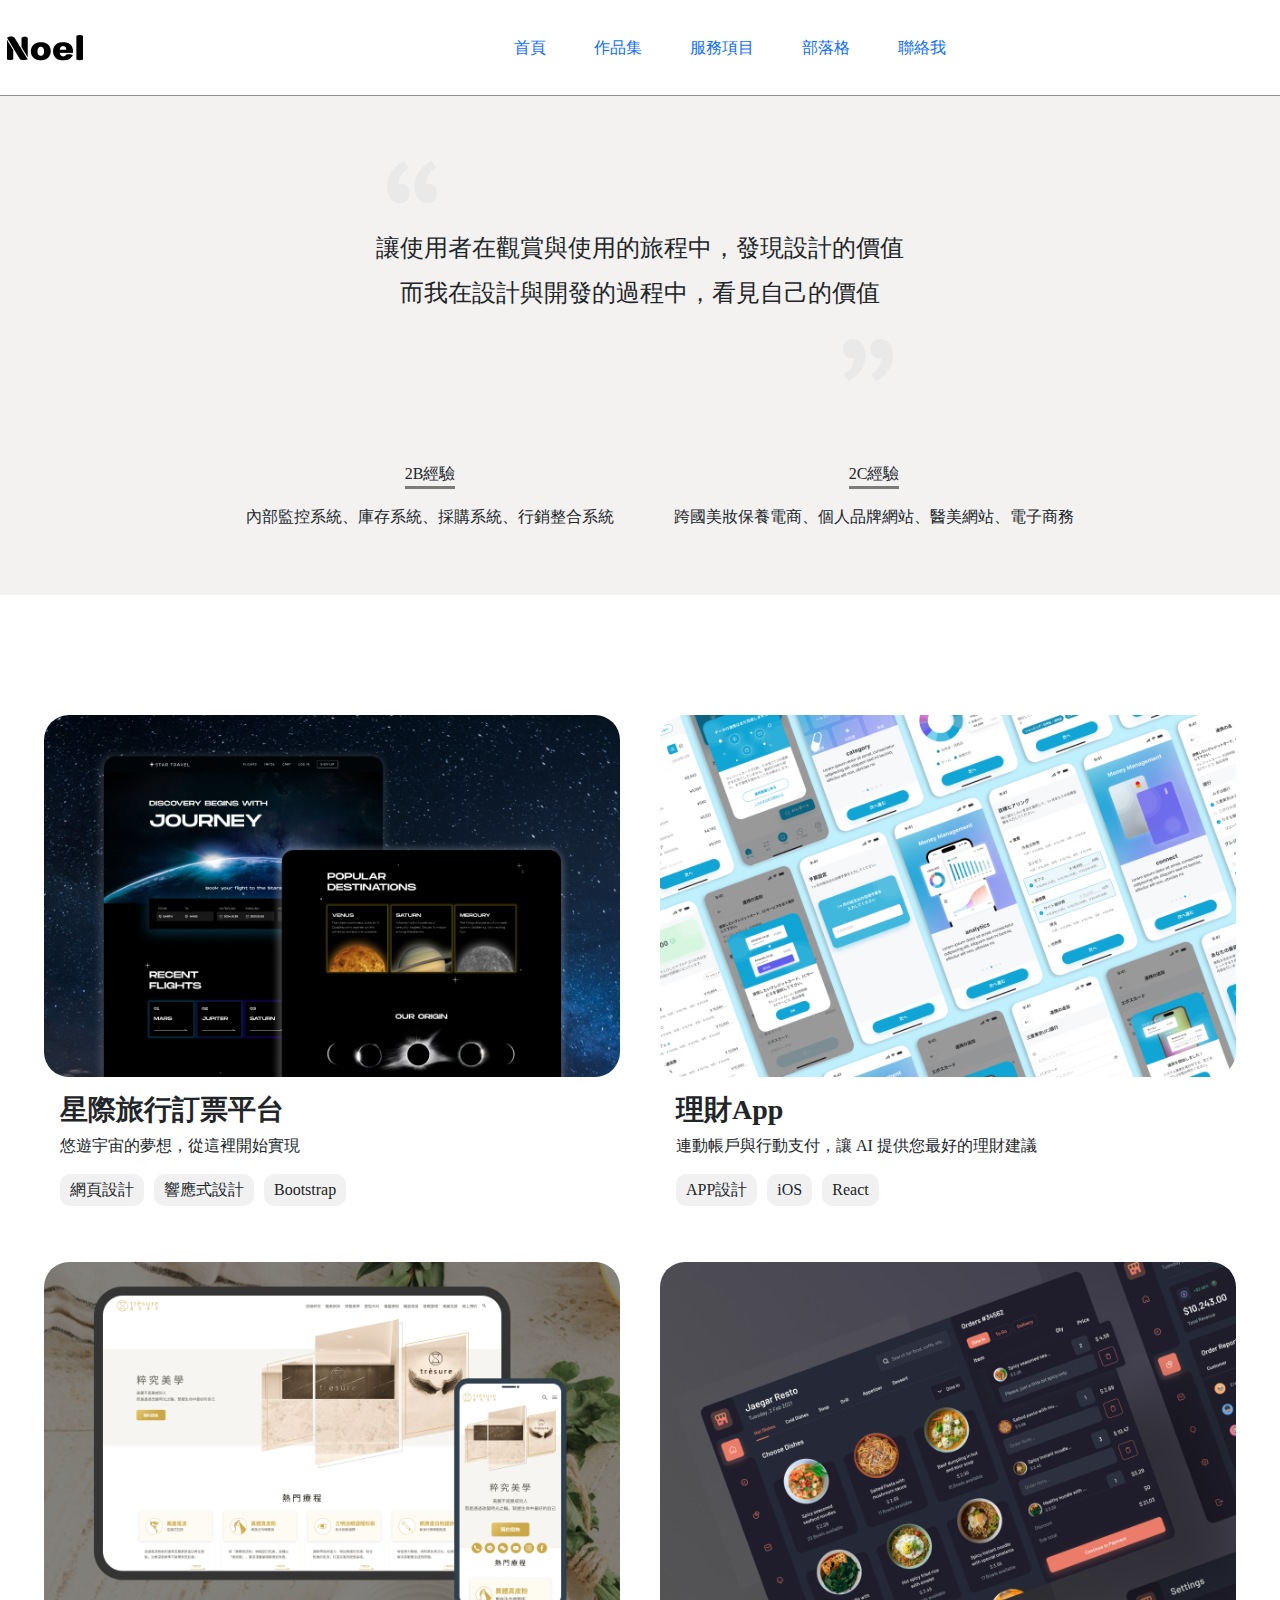
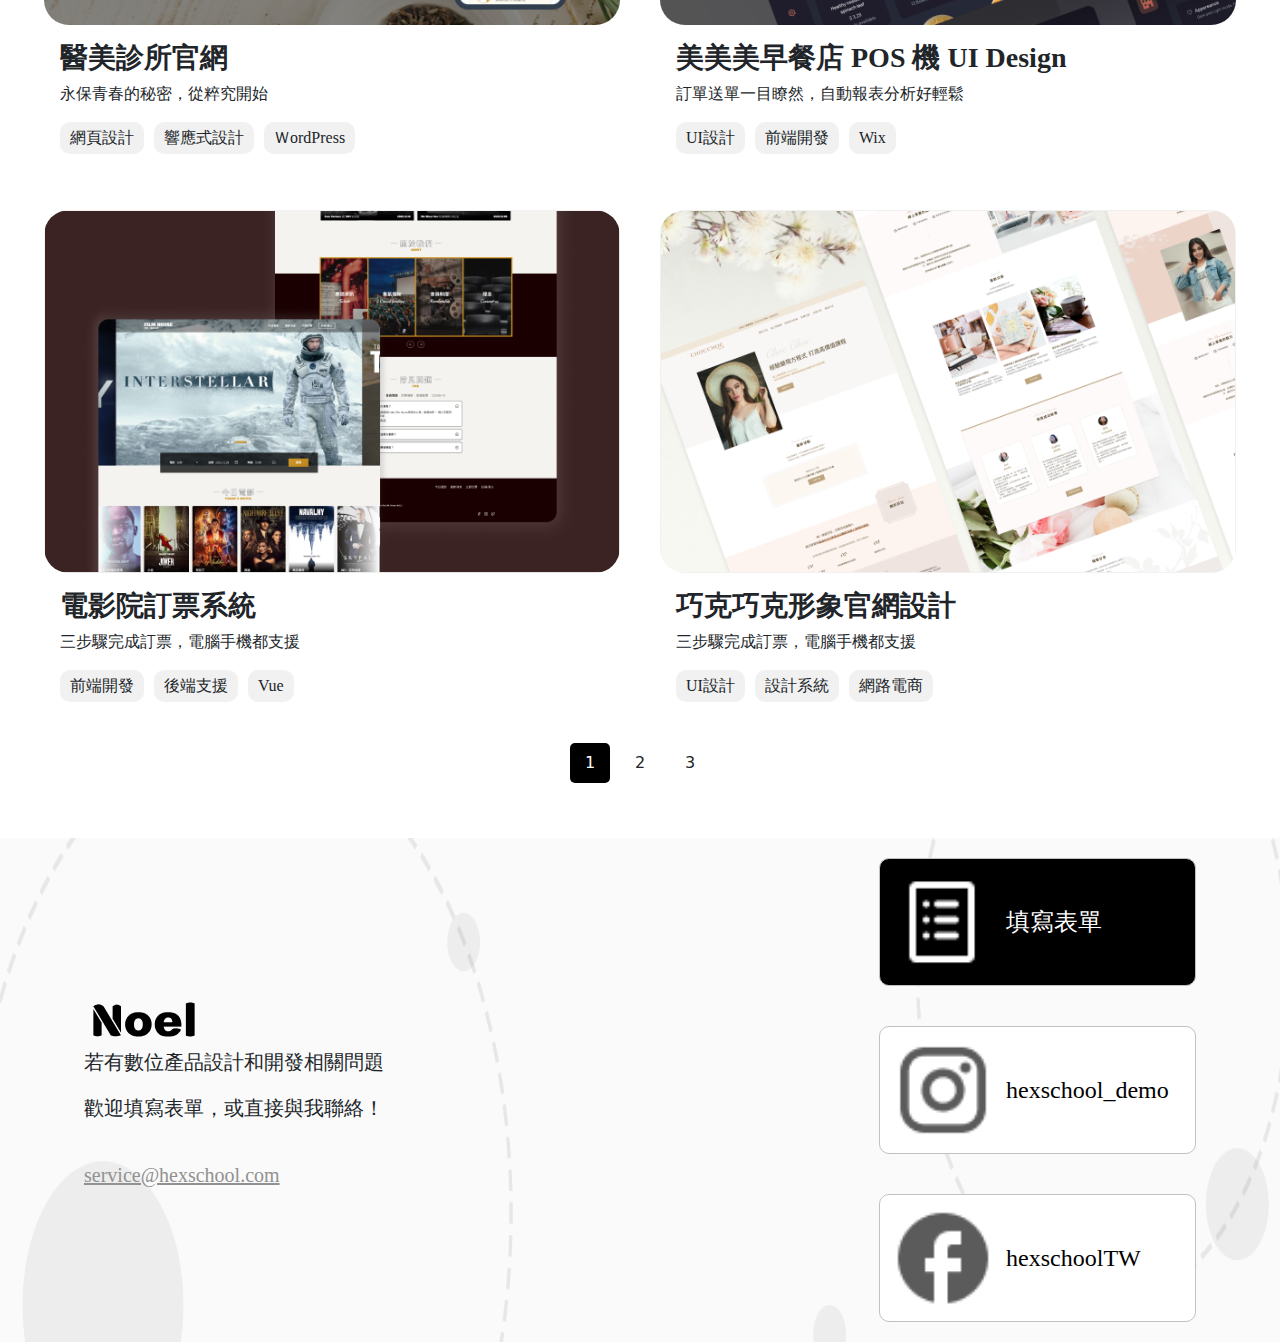
==== commit 2ff92ed5: "Update and rename portfolio.html to index.html" ====
--- a/index.html
+++ b/index.html
@@ -1,249 +1,152 @@
-<!DOCTYPE html>
-<html lang="zh-Hant-TW">
-<head>
-    <meta charset="UTF-8">
-    <meta name="viewport" content="width=device-width, user-scalable=no, initial-scale=1.0, maximum-scale=1.0, minimum-scale=1.0">
-    <title>Noel</title>
-    <link rel="stylesheet" href="css/index.css">
-</head>
-<body>
-  <!--
-    <div class="header-container">
-        <a href="index.html"><img class="logo-image" src="images/logo.png" alt="Noel標題"></a>
-        <ul class="nav-lists">
-            <li><a href="#">首頁</a></li>
-            <li><a href="portfolio.html">作品集</a></li>
-            <li><a href="#">服務項目</a></li>
-            <li><a href="#">部落格</a></li>
-            <li><a href="#">聯絡我</a></li>
-        </ul>
-    </div>
-    -->
+<!doctype html>
+<html lang="en">
+  <head>
+    <meta charset="utf-8">
+    <meta name="viewport" content="width=device-width, initial-scale=1">
+    <title>Bootstrap demo</title>
+    <link href="https://cdn.jsdelivr.net/npm/bootstrap@5.3.3/dist/css/bootstrap.min.css" rel="stylesheet" integrity="sha384-QWTKZyjpPEjISv5WaRU9OFeRpok6YctnYmDr5pNlyT2bRjXh0JMhjY6hW+ALEwIH" crossorigin="anonymous">
+    <link rel="stylesheet" href="css/portfolio.css">
+  </head>
+  <body>
     <input type="checkbox" name="" id="menu_control">
     <div class="header">
-        <h1 class="logo"><a href="#"><img src="images/logo.png"></a></h1>
+        <div class="logo"><a href="#"><img src="images/logo.png"></a></div>
         <label for="menu_control" class="menu_btn">
             <span>選單</span>
         </label>
         <nav>
-            <a href="index.html">首頁</a>
-            <a href="portfolio.html">作品集</a>
-            <a href="#">服務項目</a>
-            <a href="#">部落格</a>
-            <a href="#">聯絡我</a>
+            <div class="nav-list"><a href="#">首頁</a></div>
+            <div class="nav-list"><a href="#">作品集</a></div>
+            <div class="nav-list"><a href="#">服務項目</a></div>
+            <div class="nav-list"><a href="#">部落格</a></div>
+            <div class="nav-list"><a href="#">聯絡我</a></div>
         </nav>
     </div>
 
+    <div class="slogan">
+        <div class="text">
+            <p class="img-left"><img src="images/quote-left.png" alt="comma icon"></p>
+            <p>讓使用者在觀賞與使用的旅程中，發現設計的價值</p>
+            <p>而我在設計與開發的過程中，看見自己的價值</p>
+            <p class="img-right"><img src="images/quote-right.png" alt="comma icon"></p>
+        </div>
+        <div class="experience-container">
+            <div class="experience">
+                <p class="p-title">2B經驗</p>
+                <p>內部監控系統、庫存系統、採購系統、行銷整合系統</p>
+            </div>
+            <div class="experience">
+                <p class="p-title">2C經驗</p>
+                <p>跨國美妝保養電商、個人品牌網站、醫美網站、電子商務</p>
+            </div>
+        </div>
+    </div>  
 
-    <div class="content-container">
-      <div class="introduction">
-        <div class="introduction-text">
-          <h1>Hi！我是 Noel</ha>
-          <div class="span-groups">
-            <span>具有 10 年經驗的</span>
-            <span class="img-underline">
-              <img src="images/Vector.png" alt="底線資深UI設計師">
-              <span class="career">資深UI設計師</span>
-            </span>
-            
-            <span>兼</span>
-            <span class="img-underline">
-              <img src="images/Vector.png" alt="底線前端工程師">
-              <span class="career">前端工程師</span>
-            </span>
+    <div class="service-card">
+        <div class="card">
+            <img src="images/work-image1.png" class="card-img-top" alt="...">
+            <div class="card-body">
+                <h2>星際旅行訂票平台</h2>
+                <p class="card-text">悠遊宇宙的夢想，從這裡開始實現</p>
+                <div class="tags-container">
+                    <span class="tags">網頁設計</span>
+                    <span class="tags">響應式設計</span>
+                    <span class="tags">Bootstrap</span>
+                </div>
+            </div>
         </div>
-          
-          <p class="depiction">具技術雙修並行，熱衷於優化使用者的網頁體驗</p>
-          <p class="web-skill">WEB DEVELOPMENT / BRANDING / UI / UX / APP DESIGN</p>
-
-          <div class="social-media">
-            <a href="#"><img src="images/icon1.png" alt="IG icon"></a>
-            <a href="#"><img src="images/icon2.png" alt="FB icon"></a>
-            <a href="#"><img src="images/icon3.png" alt="YouTube icon"></a>
+        <div class="card">
+            <img src="images/work-image2.png" class="card-img-top" alt="...">
+            <div class="card-body">
+                <h2>理財App</h2>
+                <p class="card-text">連動帳戶與行動支付，讓 AI 提供您最好的理財建議</p>
+                <div class="tags-container">
+                    <span class="tags">APP設計</span>
+                    <span class="tags">iOS</span>
+                    <span class="tags">React</span>
+                </div>
+            </div>
+        </div>
+        <div class="card">
+            <img src="images/work-image3.png" class="card-img-top" alt="...">
+            <div class="card-body">
+                <h2>醫美診所官網</h2>
+                <p class="card-text">永保青春的秘密，從粹究開始</p>
+                <div class="tags-container">
+                    <span class="tags">網頁設計</span>
+                    <span class="tags">響應式設計</span>
+                    <span class="tags">ＷordPress</span>
+                </div>
+            </div>
+        </div>
+        <div class="card">
+            <img src="images/work-image4.png" class="card-img-top" alt="...">
+            <div class="card-body">
+                <h2>美美美早餐店 POS 機 UI Design</h2>
+                <p class="card-text">訂單送單一目瞭然，自動報表分析好輕鬆</p>
+                <div class="tags-container">
+                    <div class="tags">UI設計</div>
+                    <div class="tags">前端開發</div>
+                    <div class="tags">Wix</div>
+                </div>
+            </div>
+        </div>
+        <div class="card">
+            <img src="images/work-image5.png" class="card-img-top" alt="...">
+            <div class="card-body">
+                <h2>電影院訂票系統</h2>
+                <p class="card-text">三步驟完成訂票，電腦手機都支援</p>
+                <div class="tags-container">
+                    <div class="tags">前端開發</div>
+                    <div class="tags">後端支援</div>
+                    <div class="tags">Vue</div>
+                </div>
+            </div>
+        </div>
+        <div class="card">
+            <img src="images/work-image6.png" class="card-img-top" alt="...">
+            <div class="card-body">
+                <h2>巧克巧克形象官網設計</h2>
+                <p class="card-text">三步驟完成訂票，電腦手機都支援</p>
+                <div class="tags-container">
+                    <div class="tags">UI設計</div>
+                    <div class="tags">設計系統</div>
+                    <div class="tags">網路電商</div>
+                </div>
+            </div>
+        </div>
+    </div>
+    <div class="page">
+        <span class="page-link" style="background-color: black; color: white;">1</span>
+        <span class="page-link">2</span>
+        <span class="page-link">3</span>
+    </div>
+    <div class="footer-container">
+        <div class="left">
+          <img src="images/footer-logo.png" alt="Noel圖標">
+          <p>若有數位產品設計和開發相關問題</p>
+          <p>歡迎填寫表單，或直接與我聯絡！</p>
+          <br>
+          <a class="email-link" href="#">service@hexschool.com</a>
+        </div>
+        <div class="right">
+          <div class="marks1">
+            <img src="images/footer-icon1.png" alt="footer-icon1.png">
+            <p>填寫表單</p>
+          </div>
+          <div class="marks2">
+            <img src="images/footer-icon2.png" alt="footer-icon1.png">
+            <p>hexschool_demo</p>
+          </div>
+          <div class="marks3">
+            <img src="images/footer-icon3.png" alt="footer-icon1.png">
+            <p>hexschoolTW</p>
           </div>
         </div>
-        <div class="introduction-pic">
-          <img src="images/hero-sm.png" alt="hero-lg.png">
-        </div>
       </div>
-      <div class="Portfolio">
-        <div class="introduction-title-before"></div>       
-        <h2>作品介紹</h2>
-        <div class="introduction-title-after"></div>                 
-      </div>
-      <div class="Portfolio-images">
-        <ul class="introduction-lists">
-          <li class="list-one">
-            <div class="li-one-container">
-              <img class="list-one-image" src="images/homepage-work1.png" alt="星際旅行訂票平台">
-              <div class="list-one-content">
-                <div class="border">
-                  <div class="list-header">
-                    <h3>星際旅行訂票平台</h3>
-                    <p>悠遊宇宙的夢想，從這裡開始實現</p>
-                  </div>
-                  <ul class="list-tags">
-                    <li>網頁設計</li>
-                    <li>響應式設計</li>
-                    <li>Bootstrap</li>
-                  </ul>
-                </div>
-                <button type="button" class="full-introduction">
-                  <a href="#"><span>完整介紹-></span></a>
-                </button>
-              </div>
-            </div>
-          </li>
-          <li class="list-two">
-            <div class="space">test</div>
-            <div class="li-two-container">
-              <div class="list-two-content">
-                <div class="border">
-                  <div class="list-header">
-                    <h3>理財APP</h3>
-                    <p>連動帳戶與行動支付，讓 AI 提供您最好的理財建議</p>
-                  </div>
-                  <ul class="list-tags">
-                    <li>APP設計</li>
-                    <li>iOS</li>
-                    <li>React</li>
-                  </ul>
-                </div>
-                <button type="button" class="full-introduction">
-                  <a href="#"><span>完整介紹-></span></a>          
-                </button>
-              </div>
-            </div>
-          </li>
-          <li class="list-three">
-            <div class="li-three-container">
-              <img class="list-three-image" src="images/homepage-work3.png" alt="醫美診所官網">
-              <div class="list-three-content">
-                <div class="border">
-                  <div class="list-header">
-                    <h3>醫美診所官網</h3>
-                    <p>永保青春的秘密，從粹究開始</p>
-                  </div>
-                  <ul class="list-tags">
-                    <li>網頁設計</li>
-                    <li>響應式設計</li>
-                    <li>ＷordPress</li>
-                  </ul>
-                </div>
-                <button type="button" class="full-introduction">
-                  <a href="#"><span>完整介紹-></span></a>
-                </button>
-              </div>
-</div>
-          </li>
-        </ul>
-      </div>
-      <div class="service-items">
-          <div class="Portfolio">
-            <div class="introduction-title-before"></div>       
-            <h2>服務項目</h2>
-            <div class="introduction-title-after"></div>                 
-          </div>
-          <div class="service-item-details">
-            <div class="service-item-details-container">
-              <img src="images/service-item1.png" alt="服務項目一">
-              <h3>平面設計</h3>
-              <div></div>
-            </div>
-            <div class="service-item-details-container">
-              <img src="images/service-item2.png" alt="服務項目二">
-              <h3>UI設計</h3>
-              <div></div>
-            </div><div class="service-item-details-container">
-              <img src="images/service-item3.png" alt="服務項目三">
-              <h3>切版服務</h3>
-              <div></div>
-            </div><div class="service-item-details-container">
-              <img src="images/service-item4.png" alt="服務項目四">
-              <h3>前端開發</h3>
-              <div></div>
-            </div>
-          </div>
-          <div class="more-info">
-            <p>想要合作或瞭解更多？</p>
-            <button type="button" class="details-and-corparations">
-              <span>詳細內容與合作流程-></span>
-            </button>
-          </div>
-        <div class="articles">
-          <div class="Portfolio">
-            <div class="introduction-title-before"></div>       
-            <h2>精選文章</h2>
-            <div class="introduction-title-after"></div>                 
-          </div>
-          <div class="article-items">
-            <ul class="article-items-ul">
-              <li>
-                <div class="container">
-                  <img src="images/popular-article1.png" alt="popular-article1.png">
-                  <h3 class="article-title">Vision Pro 登場！Vision Pro UI/UX 設計重點大公開 (上)</h3>
-                  <div class="tags">
-                    <div class="tag-content">UX/UI新知</div>
-                    <div class="date">2024/02/10</div>
-                  </div>
-                </div>
-              </li>
-              <li>
-                <div class="container">
-                  <img src="images/popular-article2.png" alt="popular-article2.png">
-                  <h3 class="article-title">給設計師和工程師的 Figma-Dev Mode 開發模式使用指南 (下)</h3>
-                  <div class="tags">
-                    <div class="tag-content">UX/UI新知</div>
-                    <div class="date">2023/11/20</div>
-                  </div>
-                </div>
-              </li>
-              <li>
-                <div class="container">
-                  <img src="images/popular-article3.png" alt="popular-article3.png">
-                  <h3 class="article-title">給設計師和工程師的 Figma-Dev Mode 開發模式使用指南 (上)</h3>
-                  <div class="tags">
-                    <div class="tag-content">UX/UI新知</div>
-                    <div class="date">2023/10/18</div>
-                  </div>
-                </div>
-              </li>
-              
-            </ul>
-            <div class="dot-container">
-              <div class="dot-black"></div>
-              <div class="dot-gray"></div>
-              <div class="dot-gray"></div>
-              <div class="dot-gray"></div>
-              <div class="dot-gray"></div>
-            </div>
-          </div>
-        </div>
-      
-        </div>
-    </div>
-    <div class="footer-container">
-      <div class="left">
-        <img src="images/footer-logo.png" alt="Noel圖標">
-        <p>若有數位產品設計和開發相關問題</p>
-        <p>歡迎填寫表單，或直接與我聯絡！</p>
-        <br>
-        <a class="email-link" href="#">service@hexschool.com</a>
-      </div>
-      <div class="right">
-        <div class="marks1">
-          <img src="images/footer-icon1.png" alt="footer-icon1.png">
-          <p>填寫表單</p>
-        </div>
-        <div class="marks2">
-          <img src="images/footer-icon2.png" alt="footer-icon1.png">
-          <p>hexschool_demo</p>
-        </div>
-        <div class="marks3">
-          <img src="images/footer-icon3.png" alt="footer-icon1.png">
-          <p>hexschoolTW</p>
-        </div>
-      </div>
-    </div>
-</body>
-</html>+
+
+
+    <script src="https://cdn.jsdelivr.net/npm/bootstrap@5.3.3/dist/js/bootstrap.bundle.min.js" integrity="sha384-YvpcrYf0tY3lHB60NNkmXc5s9fDVZLESaAA55NDzOxhy9GkcIdslK1eN7N6jIeHz" crossorigin="anonymous"></script>
+  </body>
+</html>
--- a/css/portfolio.css
+++ b/css/portfolio.css
@@ -0,0 +1,428 @@
+.navbar-collapse{
+    justify-content: space-around;
+}
+.nav-item{
+    margin-left: 20px;
+    margin-right: 20px;
+}
+.bg-body-tertiary {
+    --bs-bg-opacity: 0;
+}
+.menu_btn{
+    display: none;
+}
+.header{
+    display: flex;
+    justify-content: start;
+    align-items: center;
+    width: 100%;
+    max-width: 100%;
+    height: 96px;
+    border-bottom: solid;
+    border-color:#919191;
+    border-width: 1px;
+}
+.header nav{
+    position: relative;
+    left: 50%;
+    transform: translateX(-50%); 
+    display:flex;
+    flex-wrap: wrap;
+    max-width: 480px;
+    width: 60%;
+    height: 32px;
+    top: 0;
+    background-color: transparent;
+}
+.nav-list a{
+    border-bottom: none;
+    display: block;
+    width: auto;
+    border-style: none;
+    text-decoration: none;
+    margin: auto;
+}
+
+.nav-list{
+    display: flex;
+    justify-content: center;
+    align-items: center;
+    position: relative;
+    width: auto;
+    margin: auto;
+    width: auto;
+    height: 32px;
+    padding: 4px 8px 4px 8px;
+}
+
+.nav-list:hover::before,.nav-list:hover::after{
+    position: absolute;
+    -webkit-box-reflect: below 16px;
+}
+.nav-list:hover::before{
+    top: 0;
+    left: 0;
+    content:"";
+    color:red;
+    display: block;
+    width: 10px;
+    height: 10px;
+    border-top:1px solid #000;
+    border-left: 1px solid #000;
+}
+.nav-list:hover::after{
+    top: 0;
+    right:0;
+    content:"";
+    display: block;
+    width: 10px;
+    height: 10px;
+    border-top:1px solid #000;
+    border-right: 1px solid #000;
+}
+
+
+#menu_control{
+    position: absolute;
+    opacity: 0;
+}
+.slogan{
+    width: 100%;
+    background-color: rgb(243, 242, 241);
+    display: flex;
+    flex-direction: column;
+    justify-content: center;
+    align-items: center;
+    margin-bottom: 100px;
+}
+.text{
+    padding-top: 50px;
+    padding-bottom: 50px;
+    width: auto;
+    
+}
+.text p{
+    text-align: center;
+    font-family: Noto Sans;
+    font-weight: 400;
+    font-size: 24px;
+    line-height: 28.8px;
+}
+.text .img-left{
+    text-align: left;
+}
+.text .img-right{
+    text-align: right;
+}
+.experience-container{
+    display: flex;
+    justify-content: center;
+    margin-bottom: 50px;
+}
+.experience{
+    margin-left: 50px;
+    margin-right: 10px;
+    display: flex;
+    flex-direction: column;
+    align-items: center;
+    justify-content: center;
+}
+.p-title{
+    border-bottom-style: solid;
+    border-color: rgb(123, 123, 122);
+    width: fit-content;
+}
+.experience p{
+    font-family: Noto Sans;
+    font-weight: 400;
+    font-size: 16px;
+    line-height: 24px;
+}
+.card{
+    width: 45%;
+    margin: 20px 20px;
+    border-style: none;
+}
+.card-text{
+    font-family: Noto Sans;
+    font-weight: 400;
+    font-size: 16px;
+    line-height: 24px;
+}
+.card-body h2{
+    font-family: Noto Sans;
+    font-weight: 700;
+    font-size: 28px;
+    line-height: 33.6px;
+}
+.card img{
+    border-radius: 25px;
+}
+.tags-container{
+    display: flex;
+}
+.tags{
+    border-radius: 10px;
+    background-color: #F1F1F1;
+    padding: 10px 10px;
+    margin-right: 10px;
+    font-family: Noto Sans;
+    font-weight: 400;
+    font-size: clamp(12px, 2vw, 16px); /* 字體大小根據視口寬度自動調整，並設置最小和最大值 */
+    line-height: 24px;
+    display: flex;
+    justify-content: center;
+    align-items: center;
+    max-width: 100px;
+    height: 32px;
+}
+.service-card{
+    display: flex;
+    flex-wrap: wrap;
+    justify-content: center;
+
+}
+.page{
+    display: flex;
+    justify-content: center;
+    margin-bottom: 50px;
+}
+.page-link{
+    border-radius: 5px;
+    padding: 2px 2px;
+    margin: 5px 5px;
+    width: 40px;
+    height: 40px;
+    display: flex;
+    justify-content: center;
+    align-items: center;
+}
+.footer-container{
+    display: flex;
+    justify-content: center;
+    width: 100%;
+    background-image: url('../images/footer-bg-lg.png');
+    background-size: 100% 100%;
+}
+.left{
+    
+    width: 45%;
+    padding-left: 20px;
+    display: flex;
+    flex-direction: column;
+    align-items: start;
+    justify-content: center;
+}
+.left p{
+    font-size: 20px;
+    font-family: Noto Sans;
+    font-weight: 400;
+    font-size: 20px;
+    line-height: 30px;
+}
+.email-link{
+    font-family: Noto Sans;
+    font-weight: 400;
+    font-size: 20px;
+    line-height: 24px;
+    color: #919191;
+}
+.right{
+    
+    width: 45%;
+    display: flex;
+    flex-direction: column;
+    justify-content: center;
+    align-items: end;
+}
+.marks1 p, .marks2 p, .marks3 p{
+    width: 60%;
+    margin: 0; /* 移除默認的段落外邊距 */
+    font-size: clamp(8px, 2vw, 24px); /* 字體大小根據視口寬度自動調整，並設置最小和最大值 */
+    padding-right: 10px;
+}
+.marks1 img, .marks2 img, .marks3 img{
+    width: 40%;
+    margin: 0; /* 移除默認的段落外邊距 */
+    font-size: clamp(8px, 2vw, 24px); /* 字體大小根據視口寬度自動調整，並設置最小和最大值 */
+}
+.marks1{
+    display: flex;
+    justify-content: left;
+    align-items: center;
+    width: 55%;
+    border-radius: 10px;
+    color: white;
+    background-color: black;
+    border: 1px solid #c1c1c1;
+    margin: 20px 20px;
+    font-family: Noto Sans;
+    font-weight: 700px;
+    font-size: 20px;
+    line-height: 30px;
+}
+.marks2{
+    display: flex;
+    justify-content: left;
+    align-items: center;
+    width: 55%;
+    border-radius: 10px;
+    color: black;
+    background-color: white;
+    border: 1px solid #c1c1c1;
+    margin: 20px 20px;
+    font-family: Noto Sans;
+    font-weight: 700px;
+    font-size: 20px;
+    line-height: 30px;
+}
+.marks3{
+    display: flex;
+    justify-content: left;
+    align-items: center;
+    width: 55%;
+    border-radius: 10px;
+    color: black;
+    background-color: white;
+    border: 1px solid #c1c1c1;
+    margin: 20px 20px;
+    font-family: Noto Sans;
+    font-weight: 700px;
+    font-size: 20px;
+    line-height: 30px;
+}
+@media (max-width: 576px) {
+    .header{
+        height: 50px;
+        background-color: #ccc;
+    }
+    .logo{
+        width: 60px;
+        height: 40px;
+    }
+    .logo img{
+        vertical-align: middle;
+    }
+    #menu_control{
+        position:absolute;
+        z-index: -1;
+    }
+    .menu_btn{
+        width: 40px;
+        height: 40px;
+        background-color: #000;
+        display: block;
+        position: absolute;
+        top: 5px;
+        right: 10px;
+    }
+    .menu_btn span{
+        opacity: 0;
+        display: block;
+        width: 1px;
+        height: 1px;
+        overflow: hidden;
+    }
+    .menu_btn::before{
+        content: '';
+        position: absolute;
+        height: 2px;
+        left: 2px;
+        width: 36px;
+        background-color: #aaa;
+        top: 0;
+        bottom: 0;
+        margin: auto;
+        box-shadow: 0px 8px 0px #aaa,
+                    0px -8px 0px #aaa;
+    }
+    .header nav{
+        width: 100%;
+        height: calc(100vh-50px);
+        position: absolute;
+        top: 50px;
+        left: -100%;
+        transition: .5s;
+        
+        flex-wrap: wrap;
+        justify-content: center;
+    }
+    .nav-list{
+        width: auto;
+        height: 50px;
+        margin: auto;
+    }
+    .header nav a{
+        text-decoration: none;
+        color: black;
+        padding: 10px 20px;
+        width: 100%;
+        text-align: center;
+    }
+    #menu_control:checked ~ .header nav{
+        left:50%;
+        display: inline-block;
+
+    }
+    #menu_control:checked ~ .slogan{
+        margin-top: 420px;
+    }
+
+    .slogan{
+        padding: 40px 24px 80px 24px;
+    }
+    .experience-container{
+        flex-wrap: wrap;
+    }
+    .experience{
+        width: 100%;
+        margin-right: 0px;
+        margin-left: 0px;
+    }
+
+    .card{
+        width: 100%;
+    }
+    .tags-container{
+        display: flex;
+        flex-wrap: wrap;
+    }
+
+    /* footer */
+    .footer-container{
+        flex-wrap: wrap;
+        justify-content: center;
+        padding: 40px 12px 40px 12px;
+    }
+    .left{
+        
+        align-items: center;
+        width: 100%;
+    }
+    .right{
+        align-items: center;
+        width: 100%;
+    }
+    .marks1, .marks2, .marks3{
+        width: 95%;
+        max-width: 306px;
+        height: 64px;
+        padding: 24px 24px 24px 24px;
+        border-radius: 8px;
+        opacity: 0px;
+
+    }
+    .marks1 img, .marks2 img, .marks3 img{
+        max-width: 56px;
+        height: 56px;
+
+    }
+    .marks1 p, .marks2 p, .marks3 p{
+        font-size: clamp(16px, 2vw, 20px); /* 字體大小根據視口寬度自動調整，並設置最小和最大值 */
+        font-weight: 400;
+        line-height: 30px;
+        text-align: center;
+
+    }
+}
+
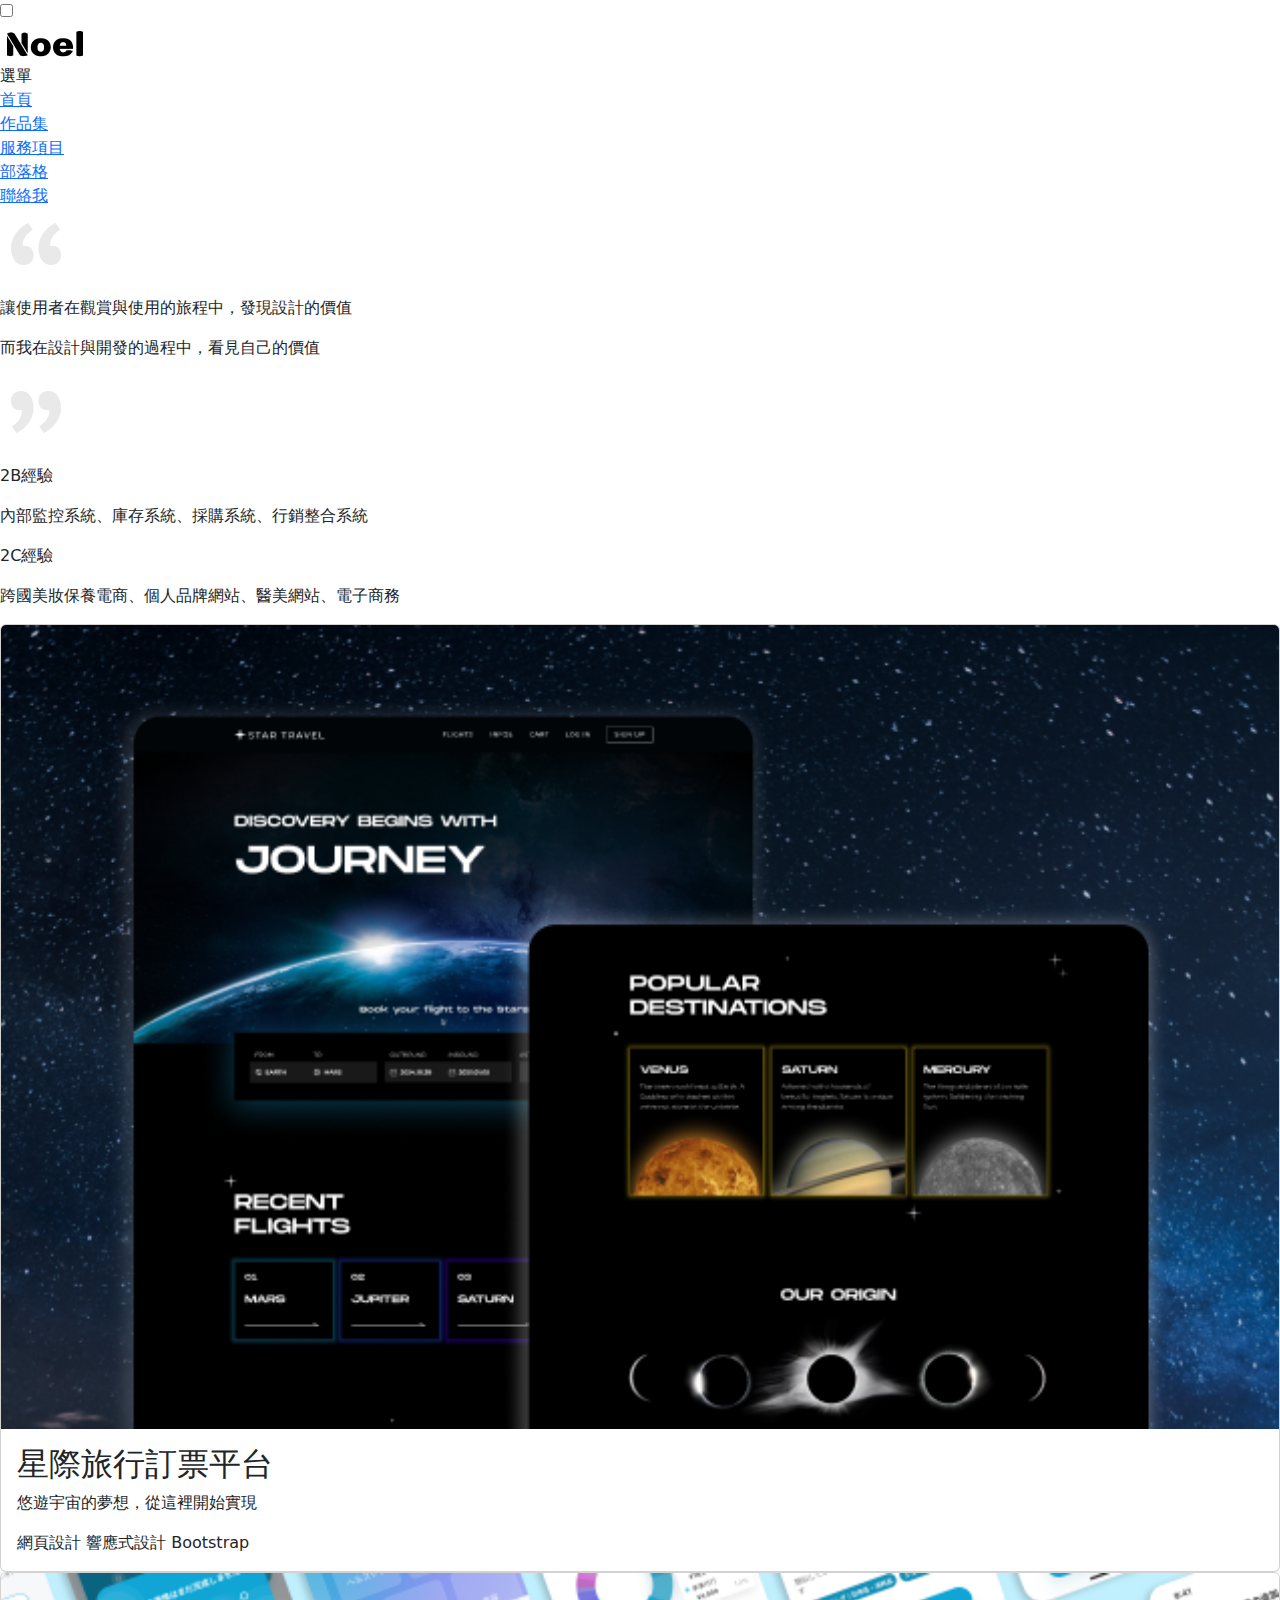
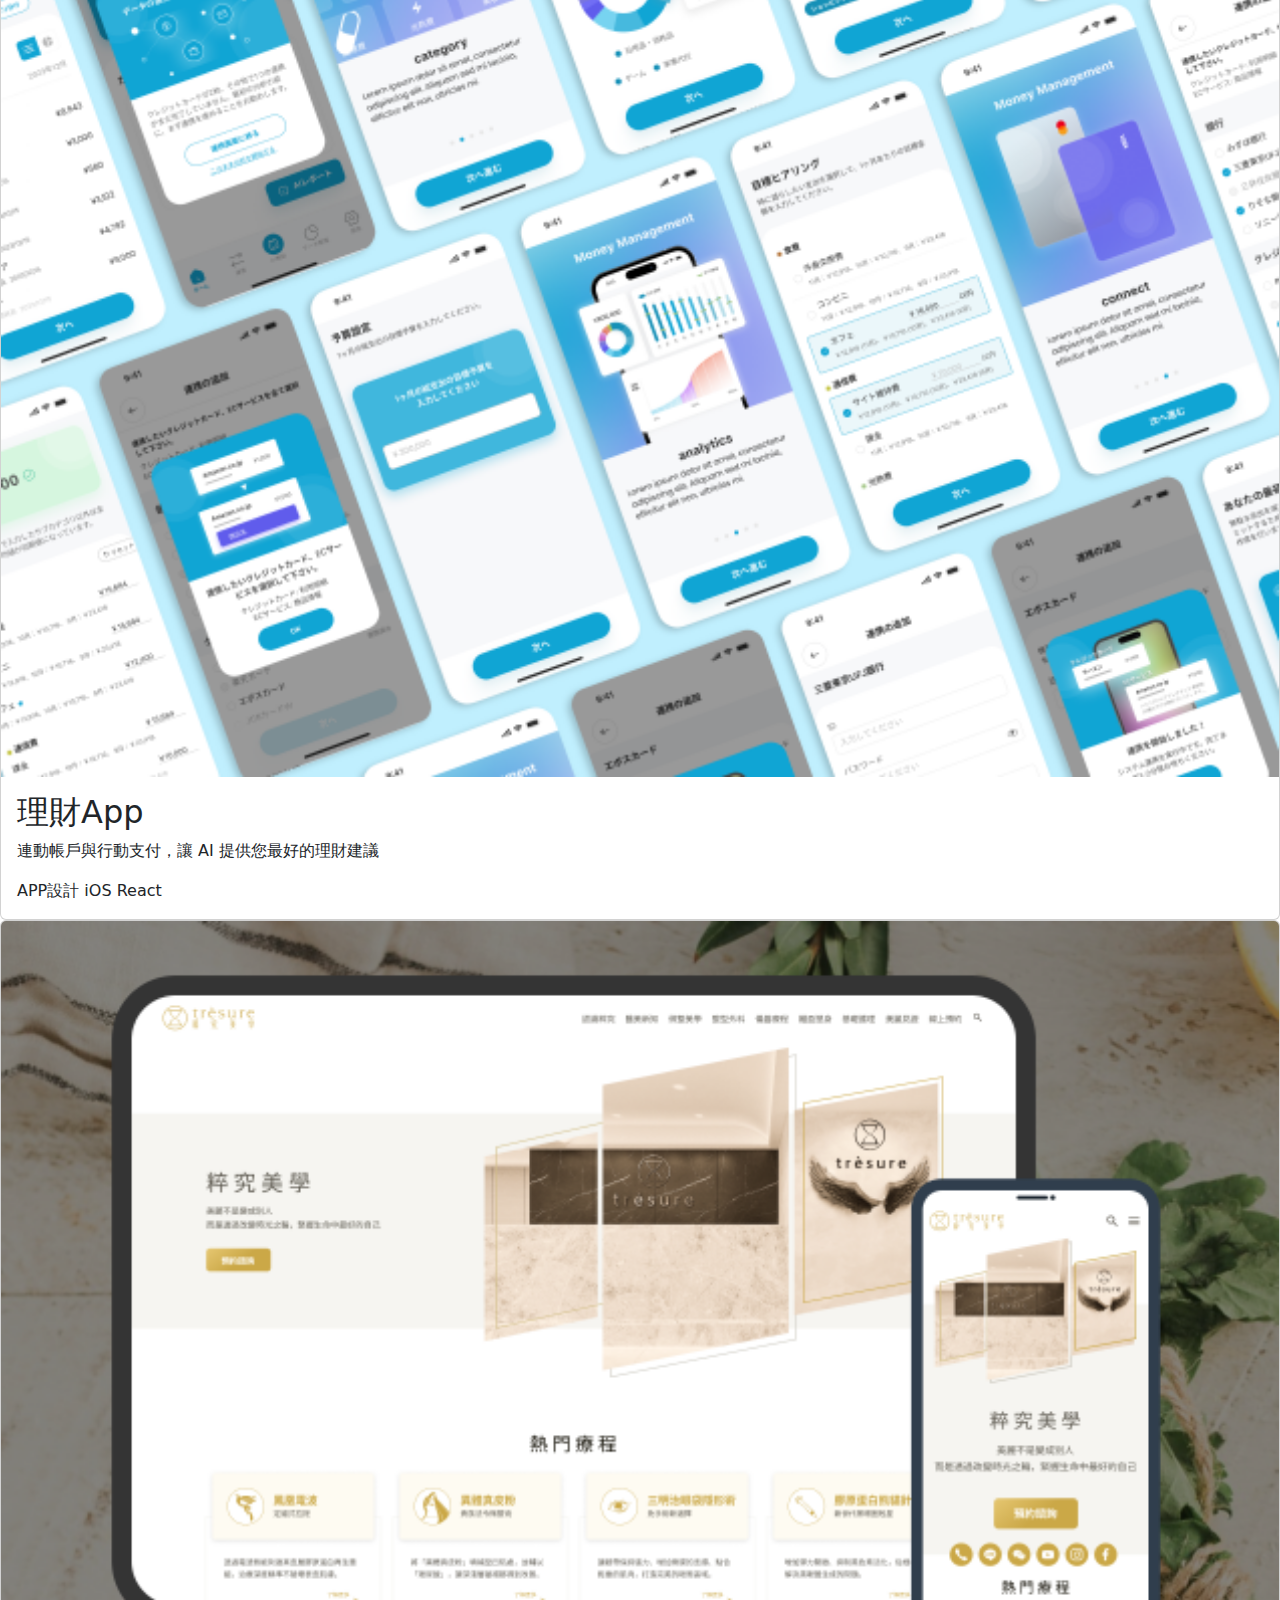
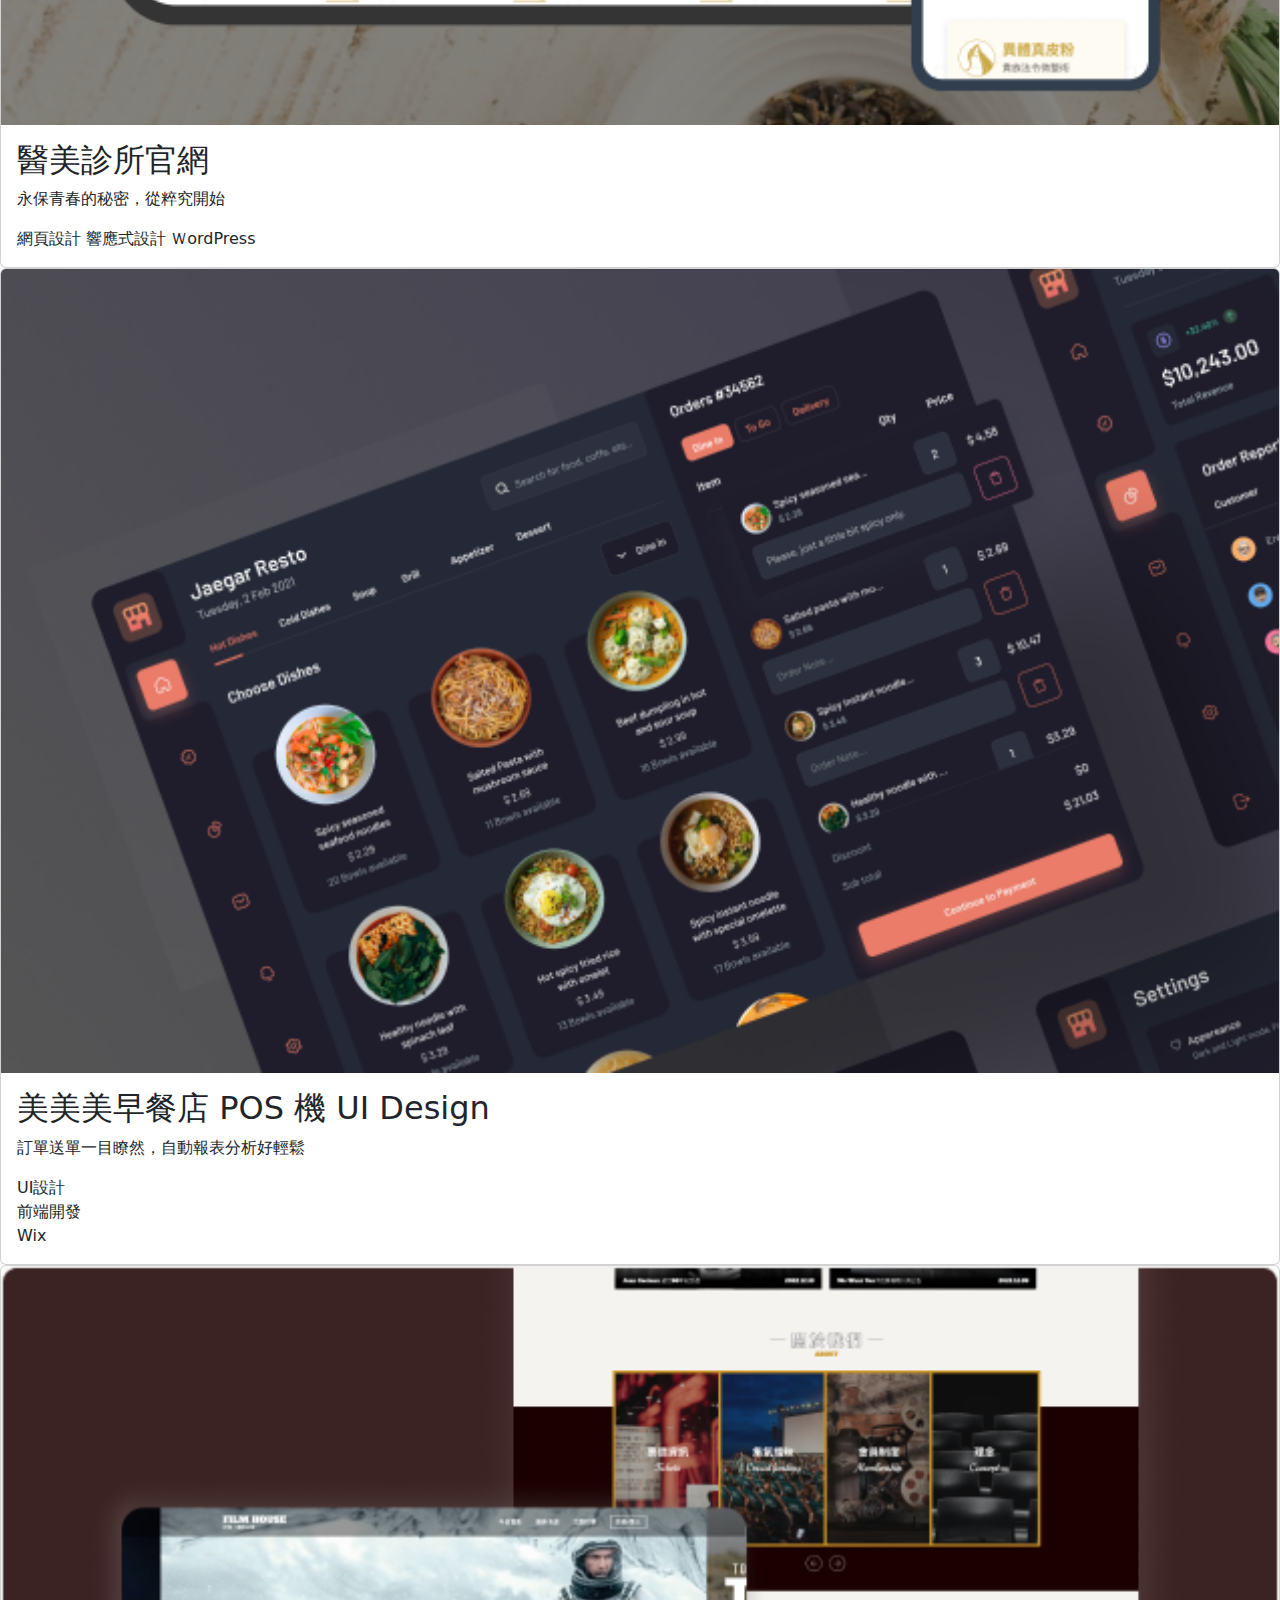
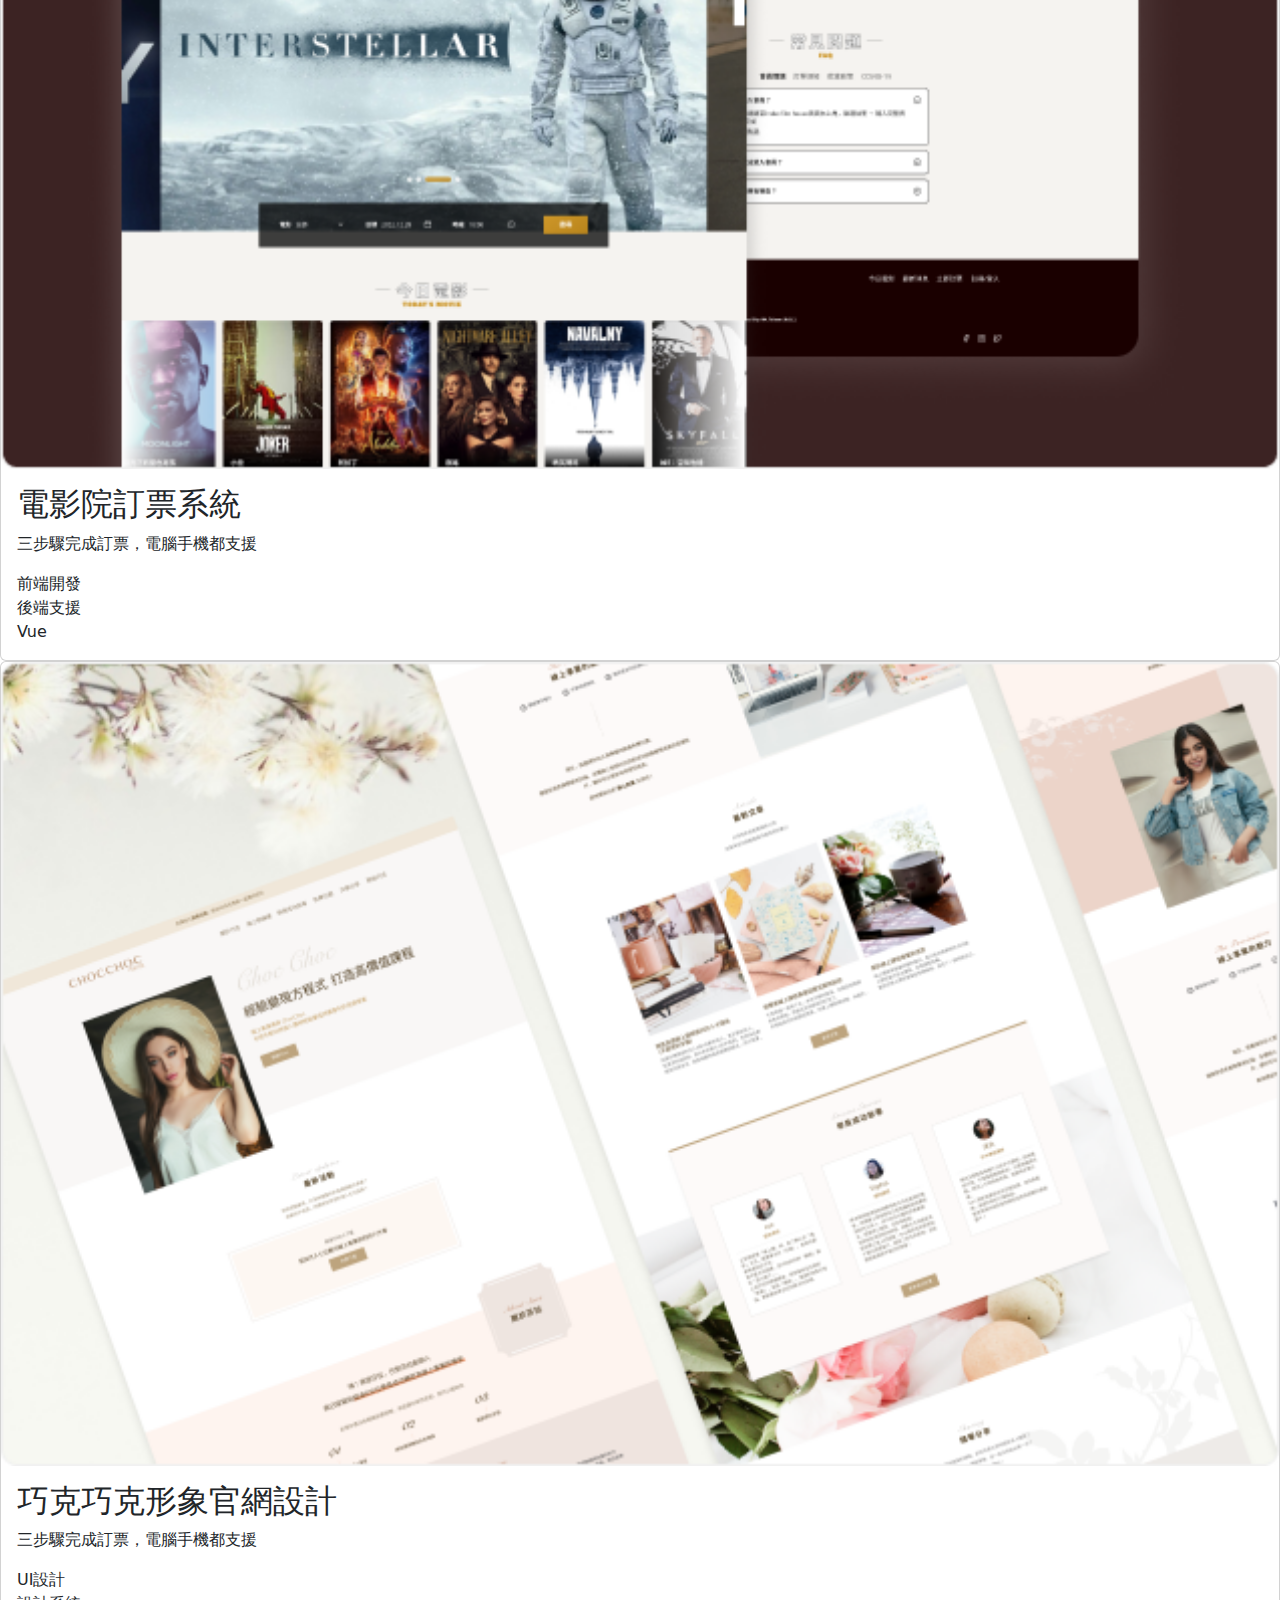
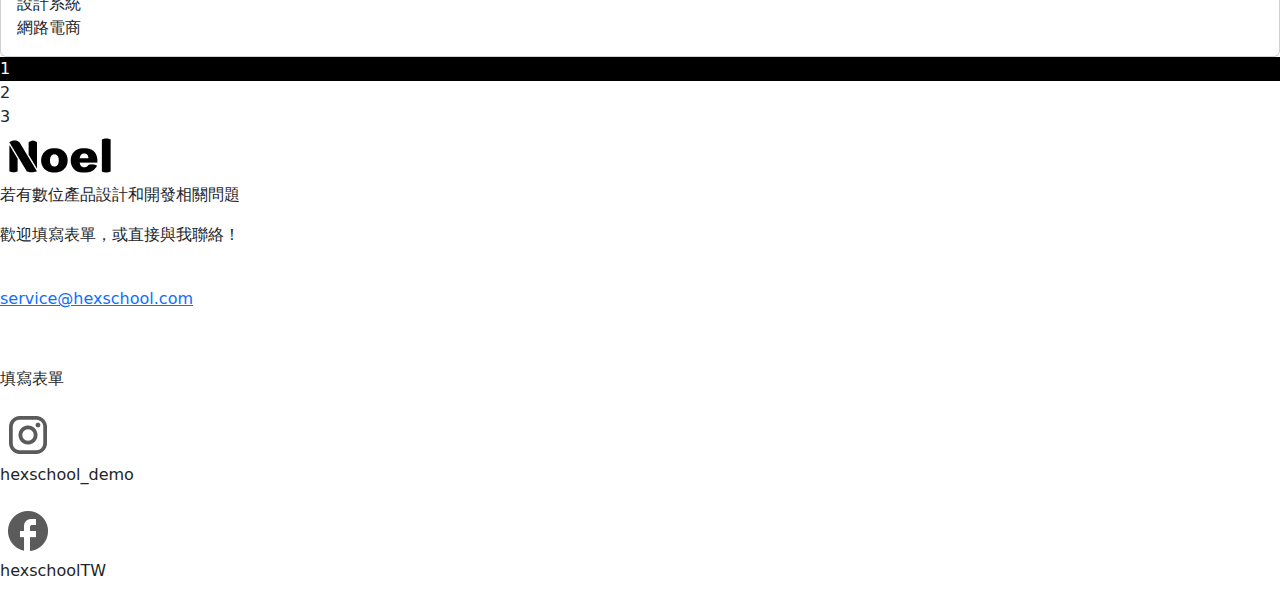
==== commit 8063b8bf: "Update and rename portfolio.html to index.html" ====
--- a/index.html
+++ b/index.html
@@ -5,7 +5,7 @@
     <meta name="viewport" content="width=device-width, initial-scale=1">
     <title>Bootstrap demo</title>
     <link href="https://cdn.jsdelivr.net/npm/bootstrap@5.3.3/dist/css/bootstrap.min.css" rel="stylesheet" integrity="sha384-QWTKZyjpPEjISv5WaRU9OFeRpok6YctnYmDr5pNlyT2bRjXh0JMhjY6hW+ALEwIH" crossorigin="anonymous">
-    <link rel="stylesheet" href="css/portfolio.css">
+    <link rel="stylesheet" href="css/index.css">
   </head>
   <body>
     <input type="checkbox" name="" id="menu_control">
@@ -26,8 +26,9 @@
     <div class="slogan">
         <div class="text">
             <p class="img-left"><img src="images/quote-left.png" alt="comma icon"></p>
-            <p>讓使用者在觀賞與使用的旅程中，發現設計的價值</p>
-            <p>而我在設計與開發的過程中，看見自己的價值</p>
+            <p>讓使用者在觀賞與使用的旅程中，發現<span class="underline">設計的價值</span></p>
+            <p>而我在設計與開發的過程中，看見<span class="underline">自己的價值</span></p>
+            
             <p class="img-right"><img src="images/quote-right.png" alt="comma icon"></p>
         </div>
         <div class="experience-container">
@@ -123,11 +124,11 @@
     </div>
     <div class="footer-container">
         <div class="left">
-          <img src="images/footer-logo.png" alt="Noel圖標">
-          <p>若有數位產品設計和開發相關問題</p>
-          <p>歡迎填寫表單，或直接與我聯絡！</p>
-          <br>
-          <a class="email-link" href="#">service@hexschool.com</a>
+            <a href="#"><img src="images/footer-logo.png" alt="Noel圖標"></a>
+            <p>若有數位產品設計和開發相關問題</p>
+            <p>歡迎填寫表單，或直接與我聯絡！</p>
+            <br>
+            <a class="email-link" href="#">service@hexschool.com</a>
         </div>
         <div class="right">
           <div class="marks1">
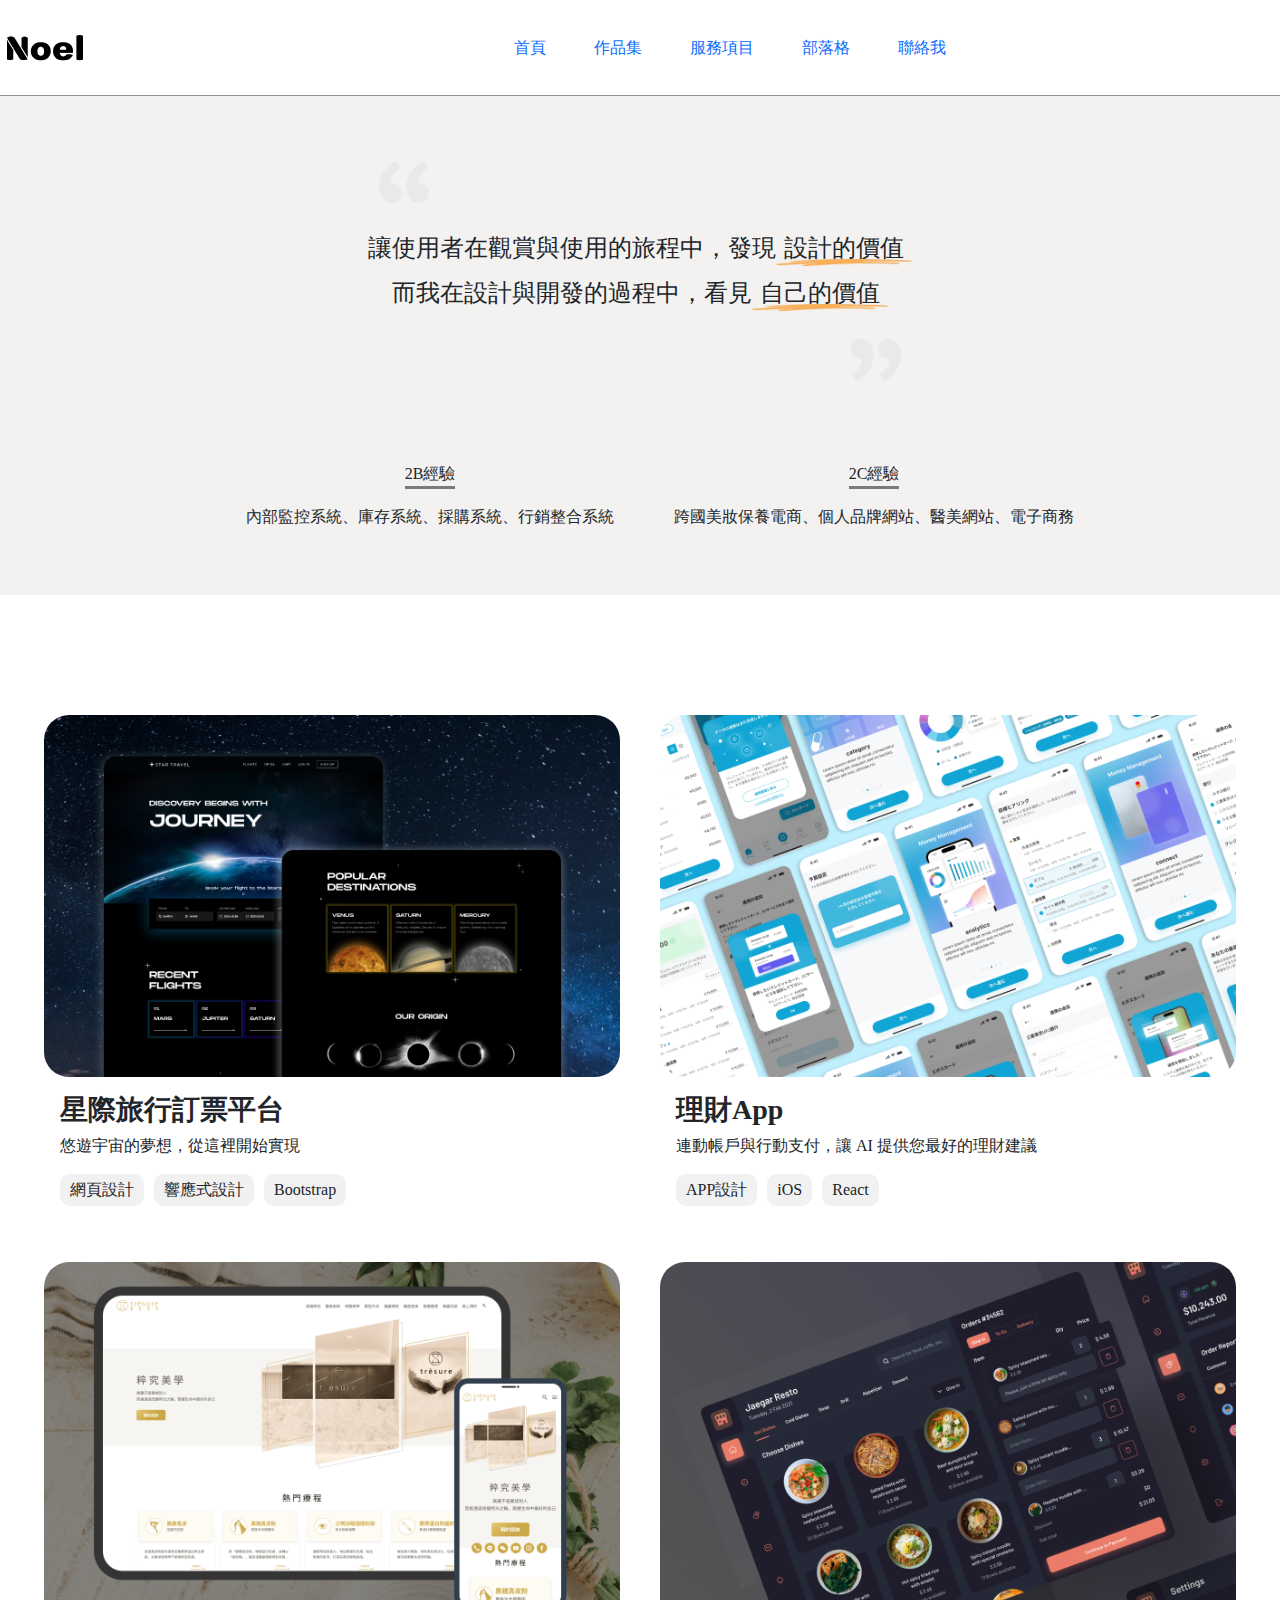
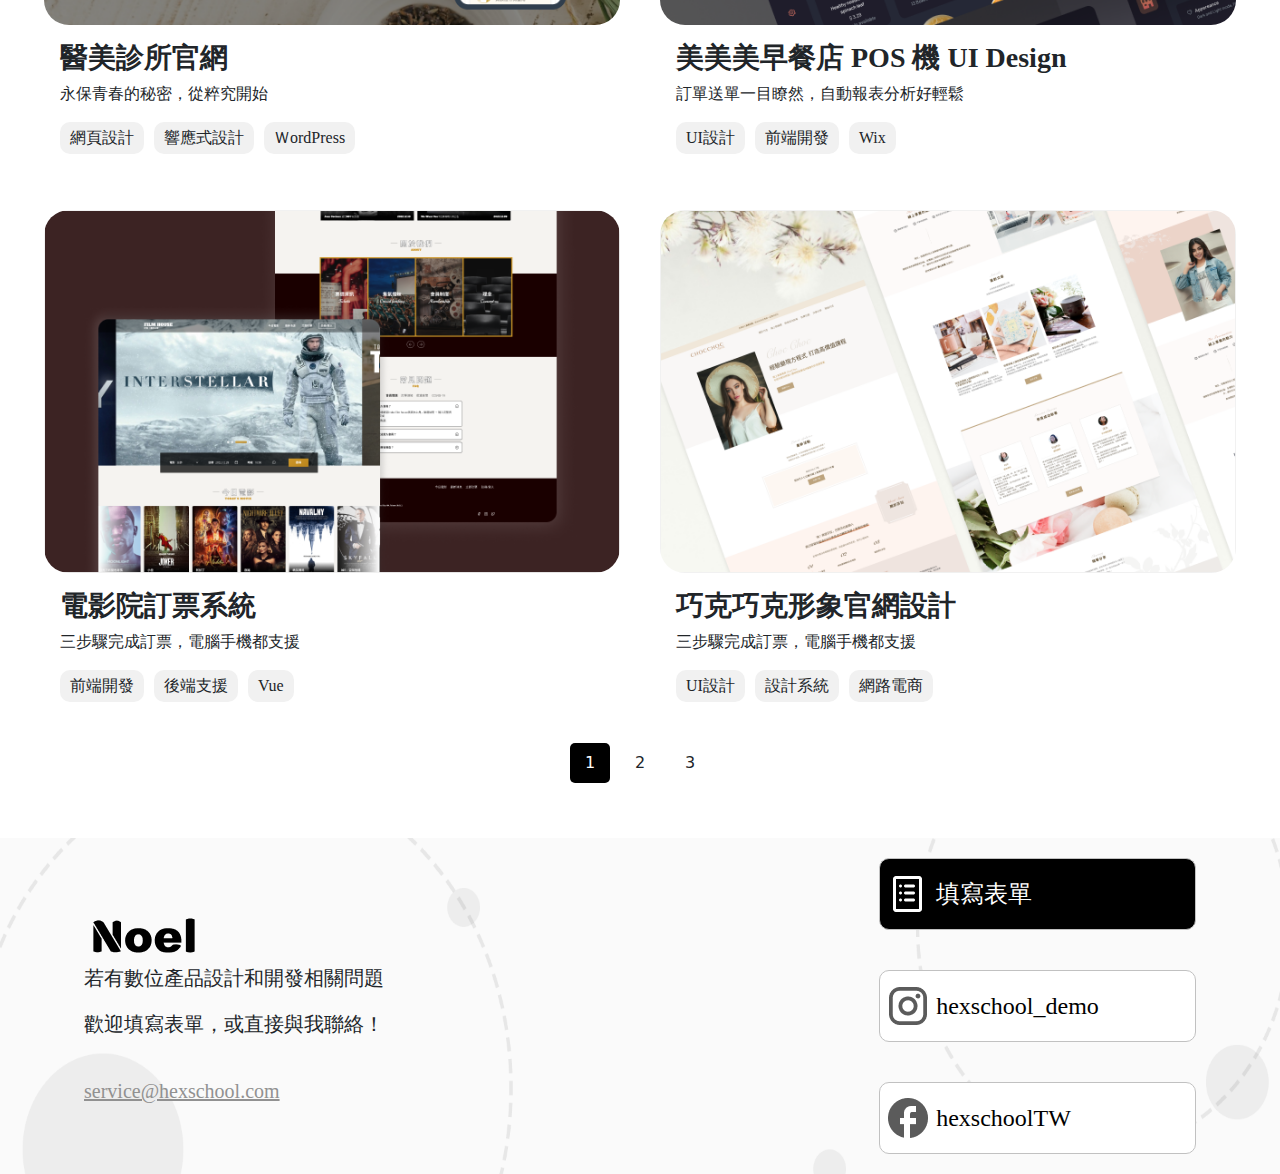
==== commit 92335cc7: "Update index.html" ====
--- a/index.html
+++ b/index.html
@@ -3,7 +3,7 @@
   <head>
     <meta charset="utf-8">
     <meta name="viewport" content="width=device-width, initial-scale=1">
-    <title>Bootstrap demo</title>
+    <title>Noel</title>
     <link href="https://cdn.jsdelivr.net/npm/bootstrap@5.3.3/dist/css/bootstrap.min.css" rel="stylesheet" integrity="sha384-QWTKZyjpPEjISv5WaRU9OFeRpok6YctnYmDr5pNlyT2bRjXh0JMhjY6hW+ALEwIH" crossorigin="anonymous">
     <link rel="stylesheet" href="css/index.css">
   </head>
--- a/css/index.css
+++ b/css/index.css
@@ -0,0 +1,463 @@
+.navbar-collapse{
+    justify-content: space-around;
+}
+.nav-item{
+    margin-left: 20px;
+    margin-right: 20px;
+}
+.bg-body-tertiary {
+    --bs-bg-opacity: 0;
+}
+.menu_btn{
+    display: none;
+}
+.header{
+    display: flex;
+    justify-content: start;
+    align-items: center;
+    width: 100%;
+    max-width: 100%;
+    height: 96px;
+    border-bottom: solid;
+    border-color:#919191;
+    border-width: 1px;
+}
+.header nav{
+    position: relative;
+    left: 50%;
+    transform: translateX(-50%); 
+    display:flex;
+    flex-wrap: wrap;
+    max-width: 480px;
+    width: 60%;
+    height: 32px;
+    top: 0;
+    background-color: transparent;
+}
+.nav-list a{
+    border-bottom: none;
+    display: block;
+    width: auto;
+    border-style: none;
+    text-decoration: none;
+    margin: auto;
+}
+
+.nav-list{
+    display: flex;
+    justify-content: center;
+    align-items: center;
+    position: relative;
+    width: auto;
+    margin: auto;
+    width: auto;
+    height: 32px;
+    padding: 4px 8px 4px 8px;
+}
+
+.nav-list:hover::before,.nav-list:hover::after{
+    position: absolute;
+    -webkit-box-reflect: below 16px;
+}
+.nav-list:hover::before{
+    top: 0;
+    left: 0;
+    content:"";
+    color:red;
+    display: block;
+    width: 10px;
+    height: 10px;
+    border-top:1px solid #000;
+    border-left: 1px solid #000;
+}
+.nav-list:hover::after{
+    top: 0;
+    right:0;
+    content:"";
+    display: block;
+    width: 10px;
+    height: 10px;
+    border-top:1px solid #000;
+    border-right: 1px solid #000;
+}
+
+
+#menu_control{
+    position: absolute;
+    opacity: 0;
+}
+.slogan{
+    width: 100%;
+    background-color: rgb(243, 242, 241);
+    display: flex;
+    flex-direction: column;
+    justify-content: center;
+    align-items: center;
+    margin-bottom: 100px;
+}
+.text{
+    padding-top: 50px;
+    padding-bottom: 50px;
+    width: auto;
+    
+}
+.text p{
+    text-align: center;
+    font-family: Noto Sans;
+    font-weight: 400;
+    font-size: clamp(18px, 2vw, 24px); /* 字體大小根據視口寬度自動調整，並設置最小和最大值 */
+    line-height: 28.8px;
+    
+}
+.text .img-left{
+    text-align: left;
+}
+.text .img-right{
+    text-align: right;
+}
+
+.underline{
+    position: relative;
+    padding: 0 8px;
+}
+.underline::after{
+  position: absolute;
+  content: "";
+  width: 100%;
+  height: 100%;
+  background-image: url("../images/Vector.png");
+  background-size: contain;
+  background-position: center bottom;
+  background-repeat: no-repeat;
+  z-index: 1;
+  left: 0;
+  top: 5px;
+}
+
+.experience-container{
+    display: flex;
+    justify-content: center;
+    margin-bottom: 50px;
+}
+.experience{
+    margin-left: 50px;
+    margin-right: 10px;
+    display: flex;
+    flex-direction: column;
+    align-items: center;
+    justify-content: center;
+}
+.p-title{
+    border-bottom-style: solid;
+    border-color: rgb(123, 123, 122);
+    width: fit-content;
+}
+.experience p{
+    font-family: Noto Sans;
+    font-weight: 400;
+    font-size: 16px;
+    line-height: 24px;
+}
+.card{
+    width: 45%;
+    margin: 20px 20px;
+    border-style: none;
+}
+.card-text{
+    font-family: Noto Sans;
+    font-weight: 400;
+    font-size: 16px;
+    line-height: 24px;
+}
+.card-body h2{
+    font-family: Noto Sans;
+    font-weight: 700;
+    font-size: 28px;
+    line-height: 33.6px;
+}
+.card img{
+    border-radius: 25px;
+}
+.tags-container{
+    display: flex;
+}
+.tags{
+    border-radius: 10px;
+    background-color: #F1F1F1;
+    padding: 10px 10px;
+    margin-right: 10px;
+    font-family: Noto Sans;
+    font-weight: 400;
+    font-size: clamp(12px, 2vw, 16px); /* 字體大小根據視口寬度自動調整，並設置最小和最大值 */
+    line-height: 24px;
+    display: flex;
+    justify-content: center;
+    align-items: center;
+    max-width: 100px;
+    height: 32px;
+}
+.service-card{
+    display: flex;
+    flex-wrap: wrap;
+    justify-content: center;
+
+}
+.page{
+    display: flex;
+    justify-content: center;
+    margin-bottom: 50px;
+}
+.page-link{
+    border-radius: 5px;
+    padding: 2px 2px;
+    margin: 5px 5px;
+    width: 40px;
+    height: 40px;
+    display: flex;
+    justify-content: center;
+    align-items: center;
+}
+.footer-container{
+    display: flex;
+    justify-content: center;
+    width: 100%;
+    background-image: url('../images/footer-bg-lg.png');
+    background-size: 100% 100%;
+}
+.left{
+    
+    width: 45%;
+    padding-left: 20px;
+    display: flex;
+    flex-direction: column;
+    align-items: start;
+    justify-content: center;
+}
+.left p{
+    font-size: 20px;
+    font-family: Noto Sans;
+    font-weight: 400;
+    font-size: 20px;
+    line-height: 30px;
+}
+.email-link{
+    font-family: Noto Sans;
+    font-weight: 400;
+    font-size: 20px;
+    line-height: 24px;
+    color: #919191;
+}
+.right{
+    
+    width: 45%;
+    display: flex;
+    flex-direction: column;
+    justify-content: center;
+    align-items: end;
+}
+.marks1 p, .marks2 p, .marks3 p{
+    width: 60%;
+    margin: 0; /* 移除默認的段落外邊距 */
+    font-size: clamp(8px, 2vw, 24px); /* 字體大小根據視口寬度自動調整，並設置最小和最大值 */
+    padding-right: 10px;
+}
+.marks1 img, .marks2 img, .marks3 img{
+    width: 56px;
+    height: 56px;
+    margin: 0; /* 移除默認的段落外邊距 */
+    font-size: clamp(8px, 2vw, 24px); /* 字體大小根據視口寬度自動調整，並設置最小和最大值 */
+}
+.marks1{
+    display: flex;
+    justify-content: left;
+    align-items: center;
+    width: 55%;
+    height: 72px;
+    border-radius: 10px;
+    color: white;
+    background-color: black;
+    border: 1px solid #c1c1c1;
+    margin: 20px 20px;
+    font-family: Noto Sans;
+    font-weight: 700px;
+    font-size: 20px;
+    line-height: 30px;
+}
+.marks2{
+    display: flex;
+    justify-content: left;
+    align-items: center;
+    width: 55%;
+    height: 72px;
+    border-radius: 10px;
+    color: black;
+    background-color: white;
+    border: 1px solid #c1c1c1;
+    margin: 20px 20px;
+    font-family: Noto Sans;
+    font-weight: 700px;
+    font-size: 20px;
+    line-height: 30px;
+}
+.marks3{
+    display: flex;
+    justify-content: left;
+    align-items: center;
+    width: 55%;
+    height: 72px;
+    border-radius: 10px;
+    color: black;
+    background-color: white;
+    border: 1px solid #c1c1c1;
+    margin: 20px 20px;
+    font-family: Noto Sans;
+    font-weight: 700px;
+    font-size: 20px;
+    line-height: 30px;
+}
+@media (max-width: 576px) {
+    .header{
+        height: 50px;
+        background-color: #ccc;
+    }
+    .logo{
+        width: 60px;
+        height: 40px;
+    }
+    .logo img{
+        vertical-align: middle;
+    }
+    #menu_control{
+        position:absolute;
+        z-index: -1;
+    }
+    .menu_btn{
+        width: 40px;
+        height: 40px;
+        background-color: #000;
+        display: block;
+        position: absolute;
+        top: 5px;
+        right: 10px;
+    }
+    .menu_btn span{
+        opacity: 0;
+        display: block;
+        width: 1px;
+        height: 1px;
+        overflow: hidden;
+    }
+    .menu_btn::before{
+        content: '';
+        position: absolute;
+        height: 2px;
+        left: 2px;
+        width: 36px;
+        background-color: #aaa;
+        top: 0;
+        bottom: 0;
+        margin: auto;
+        box-shadow: 0px 8px 0px #aaa,
+                    0px -8px 0px #aaa;
+    }
+    .header nav{
+        width: 100%;
+        height: calc(100vh-50px);
+        position: absolute;
+        top: 50px;
+        left: -100%;
+        transition: .5s;
+        
+        flex-wrap: wrap;
+        justify-content: center;
+    }
+    .nav-list{
+        max-width: 150px;
+        height: 50px;
+        margin: auto;
+    }
+    
+    .nav-list:hover::before, .nav-list:hover::after {
+        position: absolute;
+        -webkit-box-reflect: below 16px;
+    }
+    .nav-list:hover::before {
+        top: 10px;
+    }
+    .nav-list:hover::after {
+        top: 10px;
+    }
+    .nav-list a{
+        text-decoration: none;
+        color: black;
+        padding: 10px 10px;
+        width: 100%;
+        text-align: center;
+    }
+    #menu_control:checked ~ .header nav{
+        left:50%;
+        display: inline-block;
+
+    }
+    #menu_control:checked ~ .slogan{
+        margin-top: 250px;
+    }
+
+    .slogan{
+        padding: 40px 24px 80px 24px;
+    }
+    .experience-container{
+        flex-wrap: wrap;
+    }
+    .experience{
+        width: 100%;
+        margin-right: 0px;
+        margin-left: 0px;
+    }
+
+    .card{
+        width: 100%;
+    }
+    .tags-container{
+        display: flex;
+        flex-wrap: wrap;
+    }
+
+    /* footer */
+    .footer-container{
+        flex-wrap: wrap;
+        justify-content: center;
+        padding: 40px 12px 40px 12px;
+    }
+    .left{
+        
+        align-items: center;
+        width: 100%;
+    }
+    .right{
+        align-items: center;
+        width: 100%;
+    }
+    .marks1, .marks2, .marks3{
+        width: 95%;
+        max-width: 306px;
+        height: 64px;
+        padding: 24px 24px 24px 24px;
+        border-radius: 8px;
+        opacity: 0px;
+
+    }
+    .marks1 img, .marks2 img, .marks3 img{
+        max-width: 56px;
+        height: 56px;
+
+    }
+    .marks1 p, .marks2 p, .marks3 p{
+        font-size: clamp(16px, 2vw, 20px); /* 字體大小根據視口寬度自動調整，並設置最小和最大值 */
+        font-weight: 400;
+        line-height: 30px;
+        text-align: center;
+
+    }
+}
+
